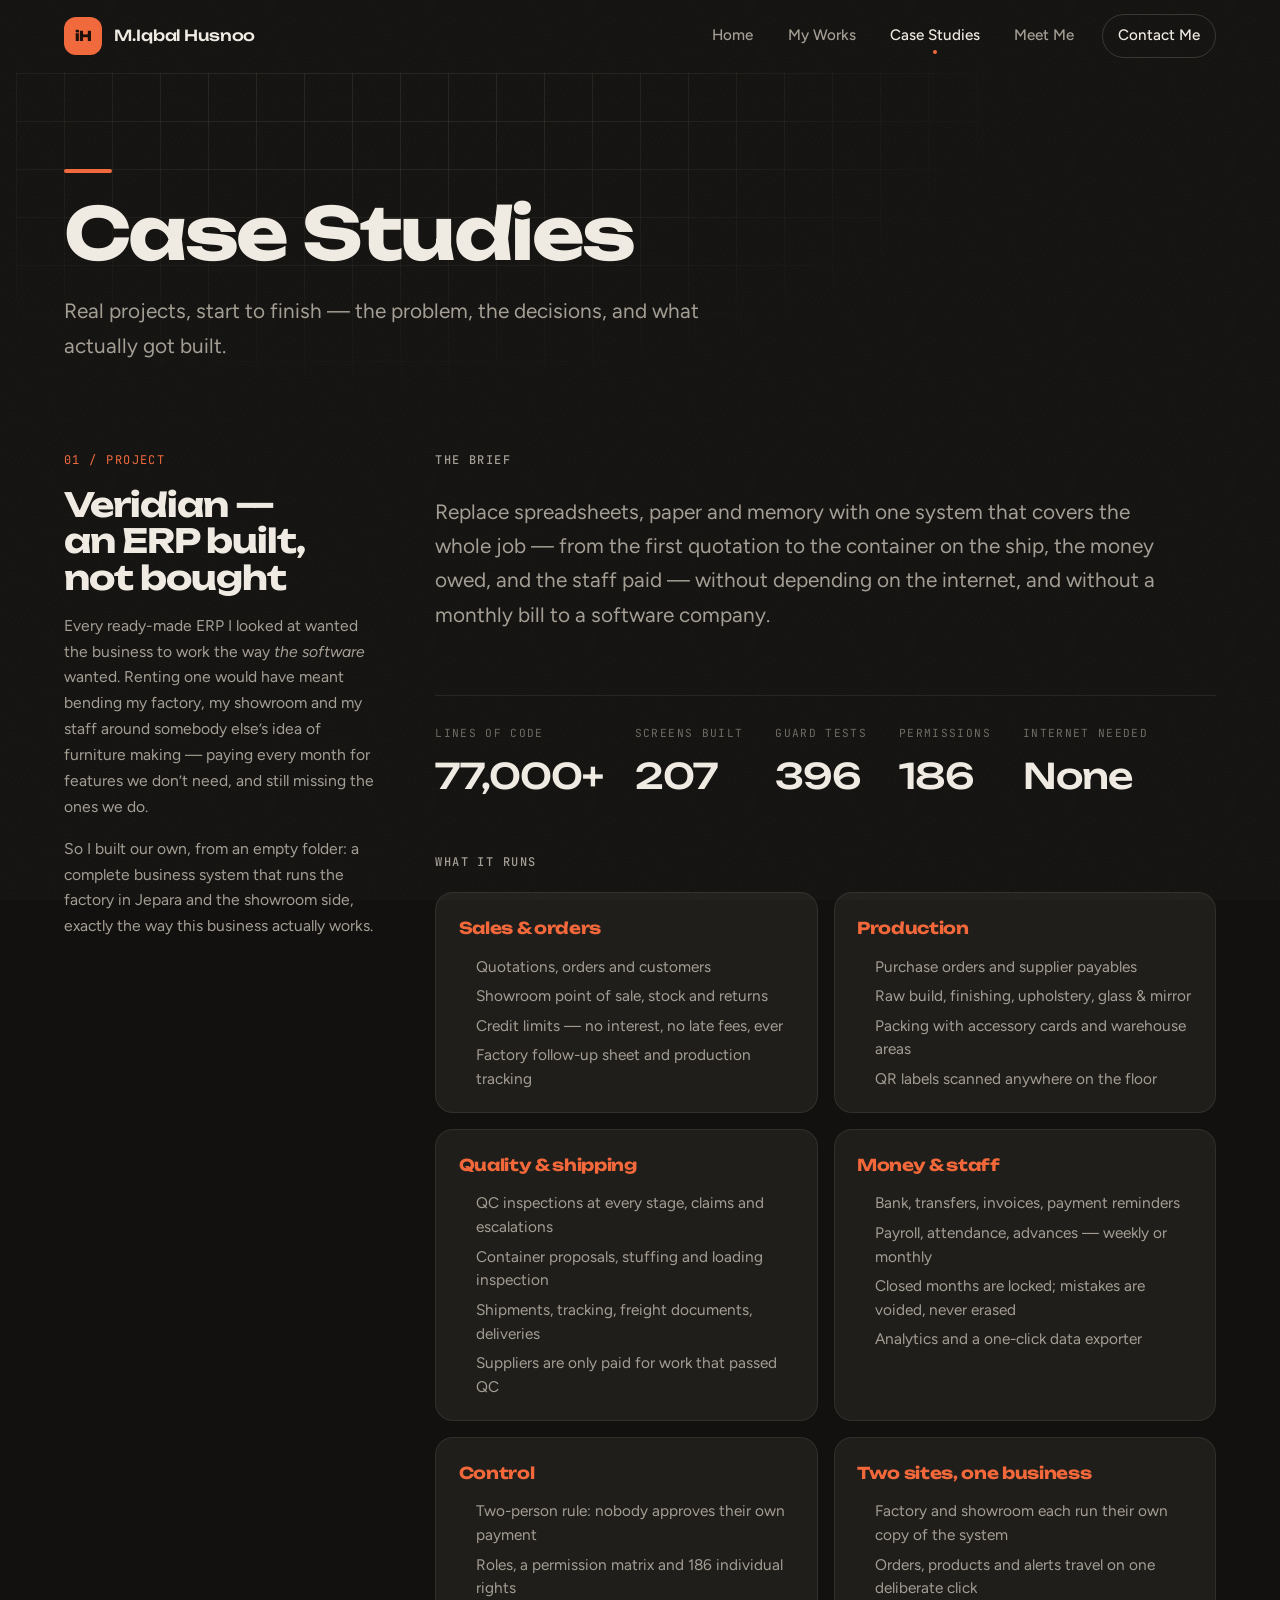
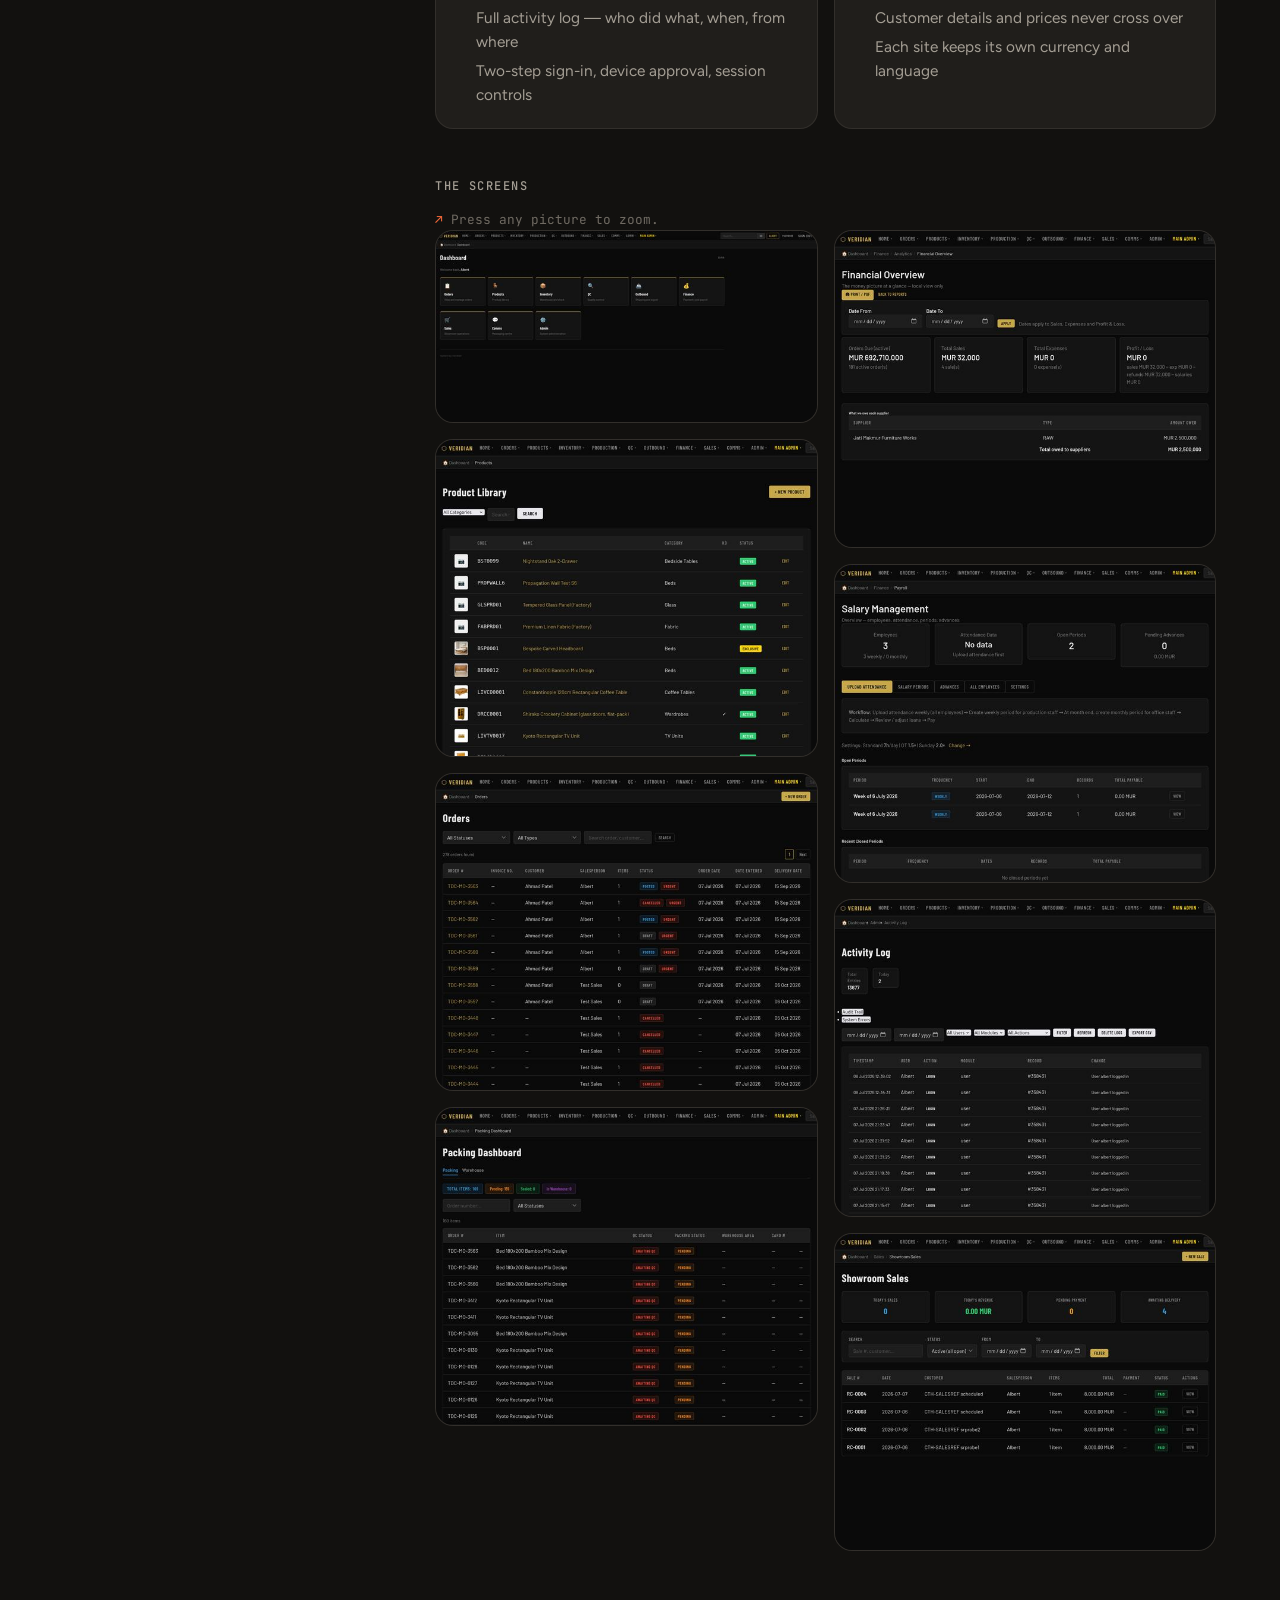
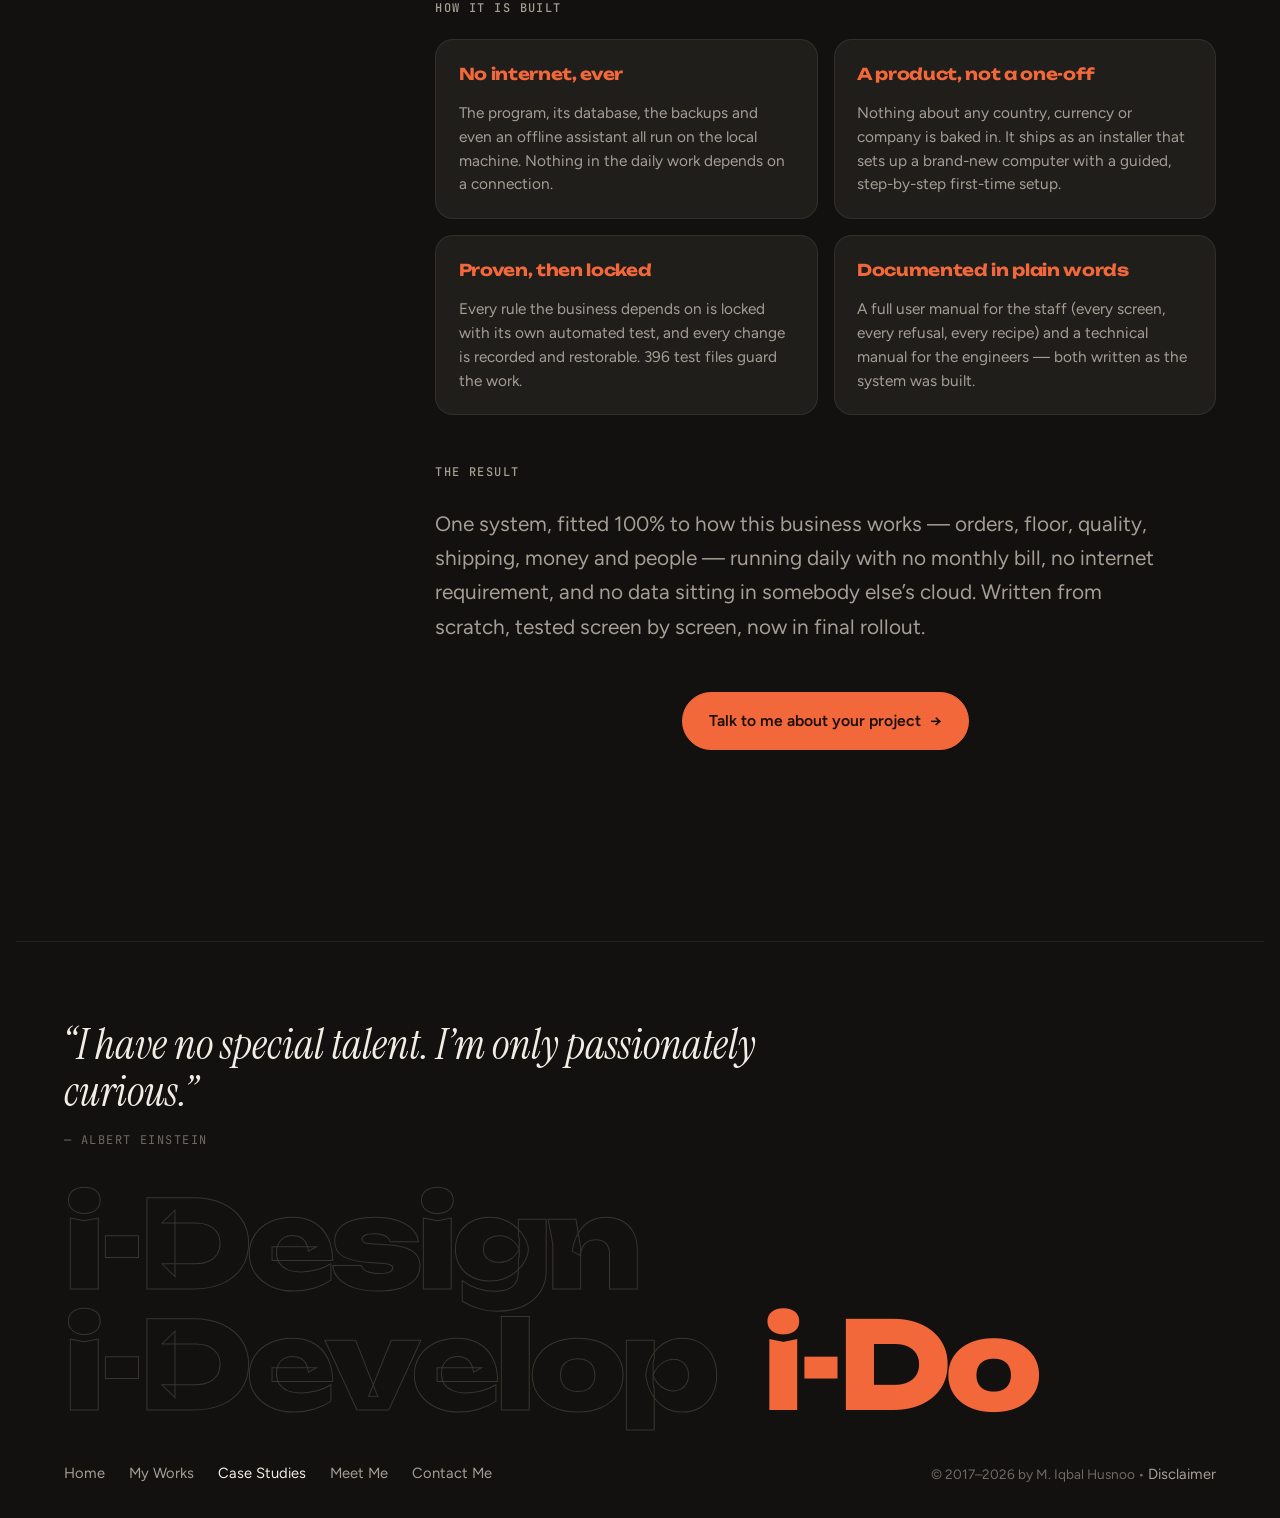
==== case-studies/index.html @ db767b68 "Portfolio: Case Studies page, Meet Me Indonesia section, footer 2017-2026" ====
<!doctype html>
<html lang="en">
  <head>
    <meta charset="utf-8" />
    <meta name="viewport" content="width=device-width, initial-scale=1" />
    <title>Case Studies | M. Iqbal Husnoo</title>
    <meta name="description" content="Case studies by M. Iqbal Husnoo: Veridian, a custom ERP built from scratch for a furniture factory and showroom — orders, production, quality, shipping, money and payroll." />
    <meta property="og:title" content="Case Studies | M. Iqbal Husnoo" />
    <meta property="og:description" content="Case studies by M. Iqbal Husnoo: Veridian, a custom ERP built from scratch for a furniture factory and showroom — orders, production, quality, shipping, money and payroll." />
    <meta property="og:type" content="website" />
    <link rel="icon" href="/favicon.svg" type="image/svg+xml" />
    <script>document.documentElement.classList.add('js')</script>
    <link rel="preconnect" href="https://fonts.googleapis.com" />
    <link rel="preconnect" href="https://fonts.gstatic.com" crossorigin />
    <link rel="stylesheet" href="https://fonts.googleapis.com/css2?family=Unbounded:wght@400;500;700;800&family=Figtree:ital,wght@0,400;0,500;0,600;1,400&family=Instrument+Serif:ital@0;1&family=JetBrains+Mono:wght@400;500&display=swap" />
    <link rel="stylesheet" href="/styles.css" />
    <meta name="theme-color" content="#12110f" />
  </head>
  <body>
    <a class="skip-link" href="#main">Skip to content</a>

    <header class="site-header" id="site-header">
      <div class="bar">
        <a class="brand" href="/" aria-label="M. Iqbal Husnoo, home">
          <span class="brand__mark" aria-hidden="true">iH</span>
          <span class="brand__name">M.Iqbal Husnoo</span>
        </a>
        <button class="nav-toggle" type="button" aria-expanded="false" aria-controls="site-nav" hidden>
          <span class="nav-toggle__lines" aria-hidden="true"></span>
          <span class="sr-only">Menu</span>
        </button>
        <nav class="site-nav" id="site-nav" aria-label="Main">
          <ul>
            <li><a href="/">Home</a></li>
            <li><a href="/my-works/">My Works</a></li>
            <li><a href="/case-studies/" aria-current="page">Case Studies</a></li>
            <li><a href="/meet-me/">Meet Me</a></li>
            <li><a href="/contact-me/" class="nav-cta">Contact Me</a></li>
          </ul>
        </nav>
      </div>
    </header>

    <main id="main" class="page">
      <h1 class="page-title">Case Studies</h1>
      <p class="lead">Real projects, start to finish &mdash; the problem, the decisions, and what actually got built.</p>

      <section class="work" id="veridian" aria-labelledby="veridian-title">
        <header class="work__intro">
          <h2 id="veridian-title">Veridian &mdash; an ERP built, not bought</h2>
          <p>Every ready-made ERP I looked at wanted the business to work the way <em>the software</em> wanted. Renting one would have meant bending my factory, my showroom and my staff around somebody else&rsquo;s idea of furniture making &mdash; paying every month for features we don&rsquo;t need, and still missing the ones we do.</p>
          <p>So I built our own, from an empty folder: a complete business system that runs the factory in Jepara and the showroom side, exactly the way this business actually works.</p>
        </header>
        <div>
          <p class="label">The brief</p>
          <p class="lead" style="max-width: 46rem;">Replace spreadsheets, paper and memory with one system that covers the whole job &mdash; from the first quotation to the container on the ship, the money owed, and the staff paid &mdash; without depending on the internet, and without a monthly bill to a software company.</p>

          <dl class="stats facts">
            <div><dt>Lines of code</dt><dd>77,000+</dd></div>
            <div><dt>Screens built</dt><dd>207</dd></div>
            <div><dt>Guard tests</dt><dd>396</dd></div>
            <div><dt>Permissions</dt><dd>186</dd></div>
            <div><dt>Internet needed</dt><dd>None</dd></div>
          </dl>

          <p class="label" style="margin-top: 3rem;">What it runs</p>
          <div class="cap-grid">
            <div class="cap-card">
              <h3>Sales &amp; orders</h3>
              <ul>
                <li>Quotations, orders and customers</li>
                <li>Showroom point of sale, stock and returns</li>
                <li>Credit limits &mdash; no interest, no late fees, ever</li>
                <li>Factory follow-up sheet and production tracking</li>
              </ul>
            </div>
            <div class="cap-card">
              <h3>Production</h3>
              <ul>
                <li>Purchase orders and supplier payables</li>
                <li>Raw build, finishing, upholstery, glass &amp; mirror</li>
                <li>Packing with accessory cards and warehouse areas</li>
                <li>QR labels scanned anywhere on the floor</li>
              </ul>
            </div>
            <div class="cap-card">
              <h3>Quality &amp; shipping</h3>
              <ul>
                <li>QC inspections at every stage, claims and escalations</li>
                <li>Container proposals, stuffing and loading inspection</li>
                <li>Shipments, tracking, freight documents, deliveries</li>
                <li>Suppliers are only paid for work that passed QC</li>
              </ul>
            </div>
            <div class="cap-card">
              <h3>Money &amp; staff</h3>
              <ul>
                <li>Bank, transfers, invoices, payment reminders</li>
                <li>Payroll, attendance, advances &mdash; weekly or monthly</li>
                <li>Closed months are locked; mistakes are voided, never erased</li>
                <li>Analytics and a one-click data exporter</li>
              </ul>
            </div>
            <div class="cap-card">
              <h3>Control</h3>
              <ul>
                <li>Two-person rule: nobody approves their own payment</li>
                <li>Roles, a permission matrix and 186 individual rights</li>
                <li>Full activity log &mdash; who did what, when, from where</li>
                <li>Two-step sign-in, device approval, session controls</li>
              </ul>
            </div>
            <div class="cap-card">
              <h3>Two sites, one business</h3>
              <ul>
                <li>Factory and showroom each run their own copy of the system</li>
                <li>Orders, products and alerts travel on one deliberate click</li>
                <li>Customer details and prices never cross over</li>
                <li>Each site keeps its own currency and language</li>
              </ul>
            </div>
          </div>

          <p class="label" style="margin-top: 3rem;">The screens</p>
          <p class="hint">Press any picture to zoom.</p>
          <div class="gallery" id="veridian-screens">
            <figure class="tile">
              <a href="/assets/img/full/f99f43515a.jpg" data-gallery="veridian" data-caption="Dashboard — the start page: every area of the business one tap away"><img src="/assets/img/thumb/f99f43515a.jpg" alt="Veridian dashboard with cards for Orders, Products, Inventory, QC, Outbound, Finance, Sales, Comms and Admin" width="640" height="321" loading="lazy" decoding="async" /></a>
              <figcaption><strong>Dashboard</strong> Every area of the business, one tap away</figcaption>
            </figure>
            <figure class="tile">
              <a href="/assets/img/full/515971c4a9.jpg" data-gallery="veridian" data-caption="Product Library — furniture catalogue with codes, categories and QR codes"><img src="/assets/img/thumb/515971c4a9.jpg" alt="Product library listing furniture items with thumbnail, code, category and status" width="640" height="532" loading="lazy" decoding="async" /></a>
              <figcaption><strong>Product Library</strong> The whole furniture catalogue, coded and scannable</figcaption>
            </figure>
            <figure class="tile">
              <a href="/assets/img/full/ecc597d9eb.jpg" data-gallery="veridian" data-caption="Orders — 278 orders found, with status, urgency and delivery dates"><img src="/assets/img/thumb/ecc597d9eb.jpg" alt="Orders list showing order numbers, customer, salesperson, status badges and delivery dates" width="640" height="532" loading="lazy" decoding="async" /></a>
              <figcaption><strong>Orders</strong> Status, urgency and delivery dates at a glance</figcaption>
            </figure>
            <figure class="tile">
              <a href="/assets/img/full/f387a52a8a.jpg" data-gallery="veridian" data-caption="Packing dashboard — QC status and packing status for every item"><img src="/assets/img/thumb/f387a52a8a.jpg" alt="Packing dashboard with total items, pending, sealed counters and per-item QC status" width="640" height="532" loading="lazy" decoding="async" /></a>
              <figcaption><strong>Packing</strong> Every item&rsquo;s QC and packing status, live</figcaption>
            </figure>
            <figure class="tile">
              <a href="/assets/img/full/c08fb921dc.jpg" data-gallery="veridian" data-caption="Financial overview — money picture at a glance, with what is owed to each supplier"><img src="/assets/img/thumb/c08fb921dc.jpg" alt="Financial overview with sales, expenses, profit and supplier balances" width="640" height="532" loading="lazy" decoding="async" /></a>
              <figcaption><strong>Financial overview</strong> Sales, expenses and supplier balances</figcaption>
            </figure>
            <figure class="tile">
              <a href="/assets/img/full/867739dd70.jpg" data-gallery="veridian" data-caption="Salary management — attendance, periods, advances and the payroll workflow"><img src="/assets/img/thumb/867739dd70.jpg" alt="Salary management screen with employee counts, open periods and payroll workflow" width="640" height="532" loading="lazy" decoding="async" /></a>
              <figcaption><strong>Payroll</strong> Attendance, periods and pay in one workflow</figcaption>
            </figure>
            <figure class="tile">
              <a href="/assets/img/full/301b1e99ab.jpg" data-gallery="veridian" data-caption="Activity log — the audit trail: 13,677 recorded actions with filters and CSV export"><img src="/assets/img/thumb/301b1e99ab.jpg" alt="Activity log listing timestamped user actions with filters and export buttons" width="640" height="532" loading="lazy" decoding="async" /></a>
              <figcaption><strong>Activity log</strong> Nothing happens without a trace</figcaption>
            </figure>
            <figure class="tile">
              <a href="/assets/img/full/e8480aca3a.jpg" data-gallery="veridian" data-caption="Showroom sales — the other side of the business: counter sales and daily takings"><img src="/assets/img/thumb/e8480aca3a.jpg" alt="Showroom sales screen with daily sales, revenue, pending payment counters and sales list" width="640" height="532" loading="lazy" decoding="async" /></a>
              <figcaption><strong>Showroom sales</strong> The counter side of the same system</figcaption>
            </figure>
          </div>

          <p class="label" style="margin-top: 3rem;">How it is built</p>
          <div class="cap-grid">
            <div class="cap-card">
              <h3>No internet, ever</h3>
              <p>The program, its database, the backups and even an offline assistant all run on the local machine. Nothing in the daily work depends on a connection.</p>
            </div>
            <div class="cap-card">
              <h3>A product, not a one-off</h3>
              <p>Nothing about any country, currency or company is baked in. It ships as an installer that sets up a brand-new computer with a guided, step-by-step first-time setup.</p>
            </div>
            <div class="cap-card">
              <h3>Proven, then locked</h3>
              <p>Every rule the business depends on is locked with its own automated test, and every change is recorded and restorable. 396 test files guard the work.</p>
            </div>
            <div class="cap-card">
              <h3>Documented in plain words</h3>
              <p>A full user manual for the staff (every screen, every refusal, every recipe) and a technical manual for the engineers &mdash; both written as the system was built.</p>
            </div>
          </div>

          <p class="label" style="margin-top: 3rem;">The result</p>
          <p class="lead" style="max-width: 46rem;">One system, fitted 100% to how this business works &mdash; orders, floor, quality, shipping, money and people &mdash; running daily with no monthly bill, no internet requirement, and no data sitting in somebody else&rsquo;s cloud. Written from scratch, tested screen by screen, now in final rollout.</p>
          <p class="cta"><a class="button" href="/contact-me/">Talk to me about your project <span aria-hidden="true">&rarr;</span></a></p>
        </div>
      </section>
    </main>

    <footer class="site-footer">
      <blockquote class="footer-quote">
        <p>&ldquo;I have no special talent. I&rsquo;m only passionately curious.&rdquo;</p>
        <footer>Albert Einstein</footer>
      </blockquote>
      <p class="motto" aria-label="i-Design, i-Develop, i-Do">
        <span>i-Design</span> <span>i-Develop</span> <span>i-Do</span>
      </p>
      <nav aria-label="Footer">
        <ul>
          <li><a href="/">Home</a></li>
          <li><a href="/my-works/">My Works</a></li>
          <li><a href="/case-studies/" aria-current="page">Case Studies</a></li>
          <li><a href="/meet-me/">Meet Me</a></li>
          <li><a href="/contact-me/">Contact Me</a></li>
        </ul>
      </nav>
      <p class="site-footer__legal">&copy; 2017&ndash;2026 by M. Iqbal Husnoo &bull; <a href="/disclaimer/">Disclaimer</a></p>
    </footer>

    <script src="/script.js" defer></script>
  <script async src="/.netlify/scripts/ar" data-netlify-deploy-id="6aeda1de64c3be196e631531" data-netlify-site-id="eb80ddab-bd80-4e08-9656-230af364bd18" data-agent-runner-id="6aed9f46a1a88d7fdc7c8394"></script>
</body>
</html>
---- styles.css ----
/* ==========================================================================
   M. Iqbal Husnoo — studio theme
   Warm off-black workshop, blueprint grid, signal-orange accent.
   All colours, fonts and spacing live in this first block.
   ========================================================================== */

:root {
  color-scheme: dark;

  --bg: #12110f;
  --bg-raised: #1a1916;
  --bg-card: #201e1b;
  --line: rgb(255 240 220 / 0.08);
  --line-strong: rgb(255 240 220 / 0.16);
  --text: #f1ece4;
  --text-muted: #a49e94;
  --text-dim: #6f6a62;
  --accent: #f2683a;
  --accent-soft: rgb(242 104 58 / 0.14);
  --accent-ink: #1a0d07;

  --font-display: 'Unbounded', 'Arial Black', sans-serif;
  --font-body: 'Figtree', 'Helvetica Neue', Helvetica, sans-serif;
  --font-serif: 'Instrument Serif', Georgia, serif;
  --font-mono: 'JetBrains Mono', ui-monospace, Menlo, monospace;

  --radius: 18px;
  --radius-sm: 10px;
  --page-width: 78rem;
  --gutter: clamp(1.25rem, 4vw, 3rem);
  --header-h: 4.5rem;
  --ease: cubic-bezier(0.22, 1, 0.36, 1);
}

/* ==========================================================================
   Base
   ========================================================================== */

*,
*::before,
*::after {
  box-sizing: border-box;
}

html {
  scroll-behavior: smooth;
  scroll-padding-top: calc(var(--header-h) + 1.5rem);
}

body {
  margin: 0;
  min-height: 100vh;
  display: flex;
  flex-direction: column;
  background: var(--bg);
  color: var(--text);
  font-family: var(--font-body);
  font-size: 1.0625rem;
  line-height: 1.65;
  -webkit-font-smoothing: antialiased;
  text-rendering: optimizeLegibility;
}

/* Film grain, fixed and non-interactive. */
body::after {
  content: '';
  position: fixed;
  inset: 0;
  z-index: 100;
  pointer-events: none;
  opacity: 0.05;
  background-image: url("data:image/svg+xml,%3Csvg xmlns='http://www.w3.org/2000/svg' width='160' height='160'%3E%3Cfilter id='n'%3E%3CfeTurbulence type='fractalNoise' baseFrequency='0.85' numOctaves='3' stitchTiles='stitch'/%3E%3C/filter%3E%3Crect width='100%25' height='100%25' filter='url(%23n)'/%3E%3C/svg%3E");
}

main {
  flex: 1;
}

img {
  max-width: 100%;
  height: auto;
  display: block;
}

a {
  color: var(--accent);
  text-decoration-thickness: 1px;
  text-underline-offset: 0.2em;
}

h1,
h2,
h3,
p,
ul,
ol,
dl,
dd,
figure,
blockquote {
  margin: 0;
}

ul {
  padding: 0;
  list-style: none;
}

::selection {
  background: var(--accent);
  color: var(--accent-ink);
}

:focus-visible {
  outline: 2px solid var(--accent);
  outline-offset: 3px;
  border-radius: 4px;
}

.sr-only {
  position: absolute;
  width: 1px;
  height: 1px;
  margin: -1px;
  padding: 0;
  overflow: hidden;
  clip-path: inset(50%);
  white-space: nowrap;
}

.skip-link {
  position: fixed;
  top: 0.75rem;
  left: 0.75rem;
  z-index: 200;
  translate: 0 -200%;
  padding: 0.6rem 1rem;
  border-radius: 999px;
  background: var(--accent);
  color: var(--accent-ink);
  font-weight: 600;
  text-decoration: none;
  transition: translate 0.2s var(--ease);
}

.skip-link:focus-visible {
  translate: 0 0;
}

.label,
.eyebrow {
  font-family: var(--font-mono);
  font-size: 0.75rem;
  font-weight: 500;
  letter-spacing: 0.12em;
  text-transform: uppercase;
  color: var(--text-muted);
}

/* ==========================================================================
   Header — sticky glass bar
   ========================================================================== */

.site-header {
  position: sticky;
  top: 0;
  z-index: 50;
  transition:
    background-color 0.3s var(--ease),
    border-color 0.3s var(--ease);
  border-bottom: 1px solid transparent;
}

.site-header.is-scrolled,
.site-header.is-open {
  background: rgb(18 17 15 / 0.72);
  backdrop-filter: blur(18px) saturate(1.4);
  -webkit-backdrop-filter: blur(18px) saturate(1.4);
  border-bottom-color: var(--line);
}

.bar {
  display: flex;
  align-items: center;
  gap: 1.5rem;
  max-width: var(--page-width);
  height: var(--header-h);
  margin-inline: auto;
  padding-inline: var(--gutter);
}

.brand {
  display: inline-flex;
  align-items: center;
  gap: 0.75rem;
  color: var(--text);
  text-decoration: none;
  margin-right: auto;
}

.brand__mark {
  display: grid;
  place-items: center;
  width: 2.4rem;
  height: 2.4rem;
  border-radius: 12px;
  background: var(--accent);
  color: var(--accent-ink);
  font-family: var(--font-display);
  font-size: 0.85rem;
  font-weight: 800;
  letter-spacing: -0.04em;
  transition: rotate 0.5s var(--ease);
}

.brand:hover .brand__mark {
  rotate: -8deg;
}

.brand__name {
  font-family: var(--font-display);
  font-size: 0.95rem;
  font-weight: 500;
  letter-spacing: -0.01em;
}

.site-nav ul {
  display: flex;
  align-items: center;
  gap: 0.25rem;
}

.site-nav a {
  position: relative;
  display: block;
  padding: 0.5rem 0.95rem;
  border-radius: 999px;
  color: var(--text-muted);
  font-size: 0.95rem;
  font-weight: 500;
  text-decoration: none;
  transition:
    color 0.2s,
    background-color 0.2s;
}

.site-nav a:hover {
  color: var(--text);
  background: rgb(255 255 255 / 0.05);
}

.site-nav a[aria-current='page'] {
  color: var(--text);
}

.site-nav a[aria-current='page']::after {
  content: '';
  position: absolute;
  left: 50%;
  bottom: 0.15rem;
  width: 4px;
  height: 4px;
  margin-left: -2px;
  border-radius: 50%;
  background: var(--accent);
}

.site-nav a.nav-cta {
  margin-left: 0.5rem;
  border: 1px solid var(--line-strong);
  color: var(--text);
}

.site-nav a.nav-cta:hover,
.site-nav a.nav-cta[aria-current='page'] {
  background: var(--accent);
  border-color: var(--accent);
  color: var(--accent-ink);
}

.site-nav a.nav-cta[aria-current='page']::after {
  display: none;
}

.nav-toggle {
  display: none;
  place-items: center;
  width: 2.75rem;
  height: 2.75rem;
  padding: 0;
  border: 1px solid var(--line-strong);
  border-radius: 50%;
  background: transparent;
  color: var(--text);
  cursor: pointer;
}

.nav-toggle__lines,
.nav-toggle__lines::before,
.nav-toggle__lines::after {
  display: block;
  width: 1.1rem;
  height: 1.5px;
  background: currentColor;
  border-radius: 2px;
  transition:
    transform 0.35s var(--ease),
    opacity 0.2s;
}

.nav-toggle__lines {
  position: relative;
}

.nav-toggle__lines::before,
.nav-toggle__lines::after {
  content: '';
  position: absolute;
  left: 0;
}

.nav-toggle__lines::before {
  transform: translateY(-5px);
}

.nav-toggle__lines::after {
  transform: translateY(5px);
}

.nav-toggle[aria-expanded='true'] .nav-toggle__lines {
  background: transparent;
}

.nav-toggle[aria-expanded='true'] .nav-toggle__lines::before {
  transform: rotate(45deg);
}

.nav-toggle[aria-expanded='true'] .nav-toggle__lines::after {
  transform: rotate(-45deg);
}

@media (max-width: 760px) {
  .brand__name {
    font-size: 0.85rem;
  }

  .js .nav-toggle {
    display: grid;
  }

  .js .site-nav {
    position: absolute;
    top: var(--header-h);
    left: 0;
    right: 0;
    padding: 0.5rem var(--gutter) 1.5rem;
    background: rgb(18 17 15 / 0.96);
    backdrop-filter: blur(18px);
    -webkit-backdrop-filter: blur(18px);
    border-bottom: 1px solid var(--line);
    opacity: 0;
    visibility: hidden;
    translate: 0 -0.75rem;
    transition:
      opacity 0.3s var(--ease),
      translate 0.3s var(--ease),
      visibility 0.3s;
  }

  .js .site-header.is-open .site-nav {
    opacity: 1;
    visibility: visible;
    translate: 0 0;
  }

  .js .site-nav ul {
    flex-direction: column;
    align-items: stretch;
    gap: 0;
  }

  .js .site-nav a {
    padding: 1rem 0;
    border-radius: 0;
    border-bottom: 1px solid var(--line);
    font-family: var(--font-display);
    font-size: 1.5rem;
    color: var(--text);
  }

  .js .site-nav a:hover {
    background: none;
    color: var(--accent);
  }

  .js .site-nav a[aria-current='page']::after {
    left: auto;
    right: 0;
    top: 50%;
    bottom: auto;
    width: 8px;
    height: 8px;
    margin: -4px 0 0;
  }

  .js .site-nav a.nav-cta {
    margin: 1.25rem 0 0;
    padding: 0.9rem 1.25rem;
    border-radius: 999px;
    text-align: center;
    font-family: var(--font-body);
    font-size: 1rem;
    font-weight: 600;
    background: var(--accent);
    color: var(--accent-ink);
  }

  /* No-JS fallback: a simple wrapping row. */
  html:not(.js) .bar {
    flex-wrap: wrap;
    height: auto;
    padding-block: 1rem;
  }

  html:not(.js) .site-nav ul {
    flex-wrap: wrap;
  }
}

/* ==========================================================================
   Layout + page titles
   ========================================================================== */

.page {
  width: 100%;
  max-width: var(--page-width);
  margin-inline: auto;
  padding: clamp(3rem, 8vw, 6rem) var(--gutter) clamp(4rem, 8vw, 7rem);
}

main.page {
  position: relative;
}

/* Blueprint grid behind every inner page heading. */
main.page::before {
  content: '';
  position: absolute;
  inset: 0 0 auto;
  height: 28rem;
  z-index: -1;
  background-image:
    linear-gradient(var(--line) 1px, transparent 1px),
    linear-gradient(90deg, var(--line) 1px, transparent 1px);
  background-size: 48px 48px;
  mask-image: radial-gradient(ellipse 70% 100% at 30% 0%, #000 20%, transparent 75%);
  -webkit-mask-image: radial-gradient(ellipse 70% 100% at 30% 0%, #000 20%, transparent 75%);
}

.page-title {
  max-width: 18ch;
  font-family: var(--font-display);
  font-size: clamp(2.2rem, 6vw, 4.5rem);
  font-weight: 700;
  line-height: 1.02;
  letter-spacing: -0.035em;
  text-wrap: balance;
}

.page-title::before {
  content: '';
  display: block;
  width: 3rem;
  height: 4px;
  margin-bottom: 1.5rem;
  border-radius: 4px;
  background: var(--accent);
}

.section-head {
  margin-bottom: clamp(2rem, 4vw, 3rem);
}

.section-title {
  margin-top: 0.75rem;
  font-family: var(--font-display);
  font-size: clamp(1.8rem, 4.5vw, 3.2rem);
  font-weight: 700;
  line-height: 1.05;
  letter-spacing: -0.03em;
}

.section-title em {
  font-family: var(--font-serif);
  font-weight: 400;
  font-style: italic;
  letter-spacing: 0;
}

.heart {
  display: inline-block;
  color: var(--accent);
  animation: beat 1.8s var(--ease) infinite;
}

@keyframes beat {
  0%,
  60%,
  100% {
    transform: scale(1);
  }
  15% {
    transform: scale(1.22);
  }
  30% {
    transform: scale(0.96);
  }
}

.hint {
  margin-top: 0.75rem;
  color: var(--text-dim);
  font-family: var(--font-mono);
  font-size: 0.8rem;
}

.hint::before {
  content: '\2197\00a0';
  color: var(--accent);
}

.page > .hint {
  margin-top: 1.25rem;
}

.lead {
  max-width: 40rem;
  margin-top: 1.5rem;
  color: var(--text-muted);
  font-size: clamp(1.1rem, 2vw, 1.3rem);
}

.cta {
  margin-top: 3rem;
  text-align: center;
}

/* ==========================================================================
   Buttons
   ========================================================================== */

.button {
  display: inline-flex;
  align-items: center;
  gap: 0.6rem;
  padding: 0.95rem 1.6rem;
  border: 1px solid var(--accent);
  border-radius: 999px;
  background: var(--accent);
  color: var(--accent-ink);
  font: inherit;
  font-size: 0.98rem;
  font-weight: 600;
  text-decoration: none;
  cursor: pointer;
  transition:
    transform 0.25s var(--ease),
    box-shadow 0.25s var(--ease),
    background-color 0.2s;
}

.button:hover {
  transform: translateY(-2px);
  box-shadow: 0 12px 30px -10px rgb(242 104 58 / 0.6);
}

.button:active {
  transform: translateY(0);
}

.button span {
  transition: translate 0.25s var(--ease);
}

.button:hover span {
  translate: 4px 0;
}

.button--ghost {
  background: transparent;
  border-color: var(--line-strong);
  color: var(--text);
}

.button--ghost:hover {
  border-color: var(--text);
  box-shadow: none;
}

.button:disabled {
  opacity: 0.6;
  cursor: progress;
  transform: none;
}

/* ==========================================================================
   Home hero
   ========================================================================== */

.hero {
  position: relative;
  overflow: hidden;
  min-height: calc(100svh - var(--header-h));
  display: flex;
  align-items: center;
  margin-top: calc(var(--header-h) * -1);
  padding-top: var(--header-h);
  isolation: isolate;
}

.hero__grid {
  position: absolute;
  inset: 0;
  z-index: -2;
  background-image:
    linear-gradient(var(--line) 1px, transparent 1px),
    linear-gradient(90deg, var(--line) 1px, transparent 1px);
  background-size: 56px 56px;
  mask-image: radial-gradient(ellipse 80% 70% at 60% 40%, #000 30%, transparent 80%);
  -webkit-mask-image: radial-gradient(ellipse 80% 70% at 60% 40%, #000 30%, transparent 80%);
}

.hero::before {
  content: '';
  position: absolute;
  z-index: -3;
  width: 55vmax;
  height: 55vmax;
  right: -15vmax;
  top: -20vmax;
  border-radius: 50%;
  background: radial-gradient(circle, rgb(242 104 58 / 0.18), transparent 65%);
}

/* The Wix banner: an F1 wireframe on black. Crop the white fade away and let
   the drawing float over the grid. */
.hero__art {
  position: absolute;
  z-index: -1;
  right: -4%;
  top: 8%;
  width: min(1100px, 95vw);
  max-width: none;
  aspect-ratio: 1296 / 576;
  object-fit: cover;
  object-position: 80% 0;
  mix-blend-mode: lighten;
  opacity: 0.8;
  mask-image: linear-gradient(90deg, transparent 32%, #000 50%, #000 75%, transparent 92%);
  -webkit-mask-image: linear-gradient(90deg, transparent 32%, #000 50%, #000 75%, transparent 92%);
  animation: drift 14s ease-in-out infinite alternate;
}

@media (max-width: 760px) {
  .hero__art {
    top: auto;
    bottom: 4%;
    width: 160vw;
    right: -40vw;
    opacity: 0.45;
  }
}

@keyframes drift {
  from {
    transform: translate3d(0, 0, 0) rotate(0deg);
  }
  to {
    transform: translate3d(-2%, 3%, 0) rotate(-2deg);
  }
}

.hero__inner {
  width: 100%;
  max-width: var(--page-width);
  margin-inline: auto;
  padding: clamp(3rem, 8vh, 6rem) var(--gutter);
}

.eyebrow {
  display: inline-flex;
  align-items: center;
  gap: 0.6rem;
  padding: 0.45rem 0.9rem;
  border: 1px solid var(--line-strong);
  border-radius: 999px;
  background: rgb(18 17 15 / 0.5);
  backdrop-filter: blur(6px);
  -webkit-backdrop-filter: blur(6px);
}

.dot {
  width: 7px;
  height: 7px;
  border-radius: 50%;
  background: var(--accent);
  box-shadow: 0 0 0 0 rgb(242 104 58 / 0.6);
  animation: ping 2.2s infinite;
}

@keyframes ping {
  70%,
  100% {
    box-shadow: 0 0 0 10px rgb(242 104 58 / 0);
  }
}

.hero__title {
  margin-top: 1.75rem;
  font-family: var(--font-display);
  font-size: clamp(3rem, 10.5vw, 8.5rem);
  font-weight: 800;
  line-height: 0.92;
  letter-spacing: -0.05em;
}

.hero__title .line {
  display: block;
  overflow: hidden;
  padding-bottom: 0.06em;
}

.hero__title .line > span {
  display: inline-block;
  animation: rise 1s var(--ease) both;
}

.hero__title .line:nth-child(3) > span {
  animation-delay: 0.08s;
}

.hero__title .line:nth-child(4) > span {
  animation-delay: 0.16s;
}

.line--accent > span {
  color: transparent;
  -webkit-text-stroke: 2px var(--accent);
}

@keyframes rise {
  from {
    transform: translateY(105%);
  }
}

.hero__lead {
  max-width: 34rem;
  margin-top: 2rem;
  color: var(--text-muted);
  font-size: clamp(1.05rem, 1.8vw, 1.25rem);
  animation: fade-up 0.9s 0.35s var(--ease) both;
}

.hero__actions {
  display: flex;
  flex-wrap: wrap;
  gap: 0.75rem;
  margin-top: 2.25rem;
  animation: fade-up 0.9s 0.45s var(--ease) both;
}

.stats {
  display: flex;
  flex-wrap: wrap;
  gap: 2.5rem;
  margin-top: clamp(3rem, 7vh, 5rem);
  padding-top: 1.75rem;
  border-top: 1px solid var(--line);
  max-width: 38rem;
  animation: fade-up 0.9s 0.55s var(--ease) both;
}

.stats dt {
  font-family: var(--font-mono);
  font-size: 0.7rem;
  letter-spacing: 0.12em;
  text-transform: uppercase;
  color: var(--text-dim);
}

.stats dd {
  margin-top: 0.25rem;
  font-family: var(--font-display);
  font-size: clamp(1.6rem, 3vw, 2.2rem);
  font-weight: 500;
  letter-spacing: -0.03em;
}

@keyframes fade-up {
  from {
    opacity: 0;
    transform: translateY(18px);
  }
}

/* ==========================================================================
   Marquee
   ========================================================================== */

.marquee {
  overflow: hidden;
  border-block: 1px solid var(--line);
  background: var(--bg-raised);
  mask-image: linear-gradient(90deg, transparent, #000 10%, #000 90%, transparent);
  -webkit-mask-image: linear-gradient(90deg, transparent, #000 10%, #000 90%, transparent);
}

.marquee__track {
  display: flex;
  width: max-content;
  animation: scroll-x 40s linear infinite;
}

.marquee span {
  display: flex;
  align-items: center;
  gap: 2.5rem;
  padding: 1.35rem 0 1.35rem 2.5rem;
  font-family: var(--font-display);
  font-size: clamp(1rem, 2vw, 1.35rem);
  font-weight: 500;
  white-space: nowrap;
  letter-spacing: -0.02em;
}

.marquee span::after {
  content: '\2726';
  color: var(--accent);
  font-size: 0.8em;
}

@keyframes scroll-x {
  to {
    transform: translateX(-50%);
  }
}

/* ==========================================================================
   Gallery — masonry columns with caption overlays
   ========================================================================== */

.gallery {
  columns: 3 18rem;
  column-gap: 1rem;
}

.tile,
.portrait {
  position: relative;
  break-inside: avoid;
  margin-bottom: 1rem;
  overflow: hidden;
  border-radius: var(--radius);
  background: var(--bg-card);
  border: 1px solid var(--line);
  transform: translateZ(0);
}

.tile a,
.portrait a {
  display: block;
  cursor: zoom-in;
}

.tile img,
.portrait img {
  width: 100%;
  transition:
    transform 0.8s var(--ease),
    filter 0.5s;
}

.tile:hover img,
.portrait:hover img {
  transform: scale(1.05);
}

.tile figcaption,
.portrait figcaption {
  position: absolute;
  left: 0;
  right: 0;
  bottom: 0;
  padding: 2.5rem 1.1rem 1rem;
  background: linear-gradient(to top, rgb(14 13 11 / 0.92), rgb(14 13 11 / 0.55) 60%, transparent);
  color: var(--text-muted);
  font-size: 0.88rem;
  line-height: 1.4;
  pointer-events: none;
  transition:
    opacity 0.4s var(--ease),
    transform 0.4s var(--ease);
}

.tile figcaption strong,
.portrait figcaption strong {
  display: block;
  margin-bottom: 0.15rem;
  color: var(--text);
  font-family: var(--font-display);
  font-size: 0.92rem;
  font-weight: 500;
  letter-spacing: -0.01em;
}

.tile figcaption strong:first-letter {
  text-transform: uppercase;
}

@media (hover: hover) {
  .tile figcaption {
    opacity: 0;
    transform: translateY(10px);
  }

  .tile:hover figcaption,
  .tile:focus-within figcaption {
    opacity: 1;
    transform: none;
  }
}

/* Scroll reveal (enabled by script.js). */
.js .reveal {
  opacity: 0;
  transform: translateY(28px);
  transition:
    opacity 0.9s var(--ease),
    transform 0.9s var(--ease);
}

.js .reveal.is-visible {
  opacity: 1;
  transform: none;
}

/* ==========================================================================
   My Works
   ========================================================================== */

.toc {
  position: sticky;
  top: calc(var(--header-h) + 0.75rem);
  z-index: 10;
  margin: 2.5rem 0 1rem;
}

.toc ul {
  display: flex;
  gap: 0.5rem;
  overflow-x: auto;
  padding: 0.4rem;
  border: 1px solid var(--line);
  border-radius: 999px;
  background: rgb(26 25 22 / 0.8);
  backdrop-filter: blur(14px);
  -webkit-backdrop-filter: blur(14px);
  scrollbar-width: none;
  width: fit-content;
  max-width: 100%;
}

.toc ul::-webkit-scrollbar {
  display: none;
}

.toc li {
  display: flex;
  flex: none;
}

.toc a {
  display: inline-flex;
  align-items: center;
  gap: 0.5rem;
  padding: 0.5rem 0.95rem;
  border-radius: 999px;
  color: var(--text-muted);
  font-size: 0.88rem;
  font-weight: 500;
  text-decoration: none;
  white-space: nowrap;
  max-width: 22rem;
  overflow: hidden;
  text-overflow: ellipsis;
  transition:
    background-color 0.2s,
    color 0.2s;
}

.toc a:hover {
  color: var(--text);
  background: rgb(255 255 255 / 0.06);
}

.toc a.is-active {
  background: var(--accent);
  color: var(--accent-ink);
}

.toc .count {
  font-family: var(--font-mono);
  font-size: 0.72rem;
  opacity: 0.7;
}

.work {
  display: grid;
  grid-template-columns: minmax(0, 20rem) minmax(0, 1fr);
  gap: clamp(1.5rem, 4vw, 4rem);
  padding-block: clamp(3rem, 7vw, 5.5rem);
  border-bottom: 1px solid var(--line);
  counter-increment: work;
}

.work:last-of-type {
  border-bottom: 0;
}

.work__intro {
  position: sticky;
  top: calc(var(--header-h) + 5rem);
  align-self: start;
}

.work__intro::before {
  content: counter(work, decimal-leading-zero) ' / Project';
  display: block;
  margin-bottom: 1rem;
  font-family: var(--font-mono);
  font-size: 0.75rem;
  letter-spacing: 0.12em;
  text-transform: uppercase;
  color: var(--accent);
}

.work__intro h2 {
  font-family: var(--font-display);
  font-size: clamp(1.5rem, 2.6vw, 2.1rem);
  font-weight: 700;
  line-height: 1.1;
  letter-spacing: -0.03em;
  text-wrap: balance;
}

.work__intro p {
  margin-top: 1rem;
  color: var(--text-muted);
  font-size: 0.98rem;
}

.work .gallery {
  columns: 2 15rem;
}

main.page:has(.work) {
  counter-reset: work;
}

@media (max-width: 860px) {
  .work {
    grid-template-columns: 1fr;
  }

  .work__intro {
    position: static;
  }
}

/* ==========================================================================
   Meet Me
   ========================================================================== */

.meet {
  display: grid;
  grid-template-columns: minmax(0, 5fr) minmax(0, 7fr);
  gap: clamp(2rem, 6vw, 6rem);
  margin-top: clamp(2.5rem, 6vw, 4.5rem);
  margin-bottom: clamp(4rem, 9vw, 7rem);
}

.meet__photos {
  display: grid;
  grid-template-columns: 1fr 1fr;
  gap: 1rem;
  align-self: start;
  position: sticky;
  top: calc(var(--header-h) + 1.5rem);
}

.portrait {
  margin: 0;
}

.portrait:first-child {
  grid-row: span 2;
}

.portrait:first-child img {
  height: 100%;
  object-fit: cover;
}

.meet__story h2 {
  font-family: var(--font-serif);
  font-size: clamp(2rem, 4vw, 3.2rem);
  font-style: italic;
  font-weight: 400;
  line-height: 1.1;
  color: var(--text);
}

.meet__story p {
  margin-top: 1.4rem;
  color: var(--text-muted);
  font-size: 1.08rem;
}

.meet__story p:first-of-type {
  color: var(--text);
  font-size: clamp(1.2rem, 2vw, 1.4rem);
  line-height: 1.55;
}

.meet__story p:first-of-type::first-letter {
  float: left;
  margin: 0.15rem 0.6rem 0 0;
  font-family: var(--font-display);
  font-size: 3.6em;
  font-weight: 800;
  line-height: 0.8;
  color: var(--accent);
}

@media (max-width: 860px) {
  .meet {
    grid-template-columns: 1fr;
  }

  .meet__photos {
    position: static;
  }
}

/* ==========================================================================
   Contact
   ========================================================================== */

.contact {
  display: grid;
  grid-template-columns: minmax(0, 4fr) minmax(0, 7fr);
  gap: clamp(2rem, 5vw, 5rem);
  margin-top: clamp(2.5rem, 6vw, 4.5rem);
}

.contact__details {
  display: flex;
  flex-direction: column;
  gap: 1rem;
  font-style: normal;
}

.contact__details p {
  padding: 1.4rem 1.5rem;
  border: 1px solid var(--line);
  border-radius: var(--radius);
  background: var(--bg-raised);
  color: var(--text-muted);
  line-height: 1.7;
}

.contact__details p:first-child::before,
.contact__details p:nth-child(2)::before,
.contact__details p:nth-child(3)::before {
  display: block;
  margin-bottom: 0.5rem;
  font-family: var(--font-mono);
  font-size: 0.7rem;
  letter-spacing: 0.12em;
  text-transform: uppercase;
  color: var(--accent);
}

.contact__details p:first-child::before {
  content: 'Studio';
}

.contact__details p:nth-child(2)::before {
  content: 'Email';
}

.contact__details p:nth-child(3)::before {
  content: 'Phone';
}

.contact__details a {
  color: var(--text);
  text-decoration: none;
  font-weight: 500;
}

.contact__details p:nth-child(2) a {
  font-family: var(--font-display);
  font-size: clamp(1rem, 1.6vw, 1.15rem);
  word-break: break-all;
}

.contact__details a:hover {
  color: var(--accent);
}

.contact__form {
  display: grid;
  grid-template-columns: 1fr 1fr;
  gap: 1.25rem;
  padding: clamp(1.5rem, 4vw, 2.75rem);
  border: 1px solid var(--line);
  border-radius: calc(var(--radius) + 6px);
  background:
    radial-gradient(circle at 100% 0%, var(--accent-soft), transparent 45%),
    var(--bg-raised);
}

.contact__form > p:nth-of-type(4),
.contact__form > p:nth-of-type(5),
.contact__form > p:nth-of-type(6),
.contact__form > .form-status {
  grid-column: 1 / -1;
}

.contact__form label {
  display: block;
  margin-bottom: 0.5rem;
  font-family: var(--font-mono);
  font-size: 0.75rem;
  letter-spacing: 0.1em;
  text-transform: uppercase;
  color: var(--text-muted);
}

.contact__form label span {
  color: var(--accent);
}

.contact__form input,
.contact__form textarea {
  width: 100%;
  padding: 0.9rem 1rem;
  border: 1px solid var(--line-strong);
  border-radius: var(--radius-sm);
  background: var(--bg);
  color: var(--text);
  font: inherit;
  transition:
    border-color 0.2s,
    box-shadow 0.2s;
}

.contact__form textarea {
  resize: vertical;
  min-height: 9rem;
}

.contact__form input:hover,
.contact__form textarea:hover {
  border-color: rgb(255 240 220 / 0.28);
}

.contact__form input:focus,
.contact__form textarea:focus {
  outline: none;
  border-color: var(--accent);
  box-shadow: 0 0 0 4px var(--accent-soft);
}

.contact__form input:user-invalid,
.contact__form textarea:user-invalid {
  border-color: #e5484d;
  box-shadow: 0 0 0 4px rgb(229 72 77 / 0.15);
}

.form-status {
  color: var(--text-muted);
  font-size: 0.92rem;
}

.form-status:empty {
  display: none;
}

.form-status.is-error {
  color: #ff8a80;
}

@media (max-width: 860px) {
  .contact {
    grid-template-columns: 1fr;
  }
}

@media (max-width: 520px) {
  .contact__form {
    grid-template-columns: 1fr;
  }
}

/* ==========================================================================
   Documents (CV, cover letter)
   ========================================================================== */

.document {
  display: grid;
  gap: 1.5rem;
  max-width: 56rem;
  margin: clamp(2.5rem, 6vw, 4rem) auto 0;
}

.document__page {
  width: 100%;
  border-radius: var(--radius-sm);
  background: #fff;
  box-shadow:
    0 0 0 1px var(--line),
    0 30px 60px -30px rgb(0 0 0 / 0.8);
}

/* ==========================================================================
   Legal
   ========================================================================== */

.legal {
  max-width: 46rem;
}

.legal > ol {
  margin-top: 3rem;
  padding: 0;
  list-style: none;
  counter-reset: clause;
}

.legal > ol > li {
  position: relative;
  padding: 1.75rem 0 1.75rem 3.5rem;
  border-top: 1px solid var(--line);
  counter-increment: clause;
}

.legal > ol > li::before {
  content: counter(clause, decimal-leading-zero);
  position: absolute;
  left: 0;
  top: 1.95rem;
  font-family: var(--font-mono);
  font-size: 0.8rem;
  color: var(--accent);
}

.legal h2 {
  font-family: var(--font-display);
  font-size: 1.15rem;
  font-weight: 500;
  letter-spacing: -0.02em;
}

.legal p,
.legal ol ol {
  margin-top: 0.75rem;
  color: var(--text-muted);
  font-size: 0.98rem;
}

.legal ol ol {
  padding-left: 1.25rem;
}

.legal ol ol li + li {
  margin-top: 0.5rem;
}

/* ==========================================================================
   Footer
   ========================================================================== */

.site-footer {
  position: relative;
  overflow: hidden;
  max-width: var(--page-width);
  width: 100%;
  margin-inline: auto;
  padding: clamp(3rem, 7vw, 5rem) var(--gutter) 2rem;
  border-top: 1px solid var(--line);
  display: grid;
  grid-template-columns: 1fr auto;
  gap: 2rem 3rem;
  align-items: end;
}

.footer-quote {
  grid-column: 1 / -1;
  max-width: 46rem;
}

.footer-quote p {
  font-family: var(--font-serif);
  font-size: clamp(1.6rem, 3.6vw, 2.6rem);
  font-style: italic;
  line-height: 1.15;
}

.footer-quote footer {
  margin-top: 0.85rem;
  font-family: var(--font-mono);
  font-size: 0.75rem;
  letter-spacing: 0.12em;
  text-transform: uppercase;
  color: var(--text-dim);
}

.footer-quote footer::before {
  content: '\2014\00a0';
}

.motto {
  grid-column: 1 / -1;
  display: flex;
  flex-wrap: wrap;
  gap: 0 0.4em;
  font-family: var(--font-display);
  font-size: clamp(2.5rem, 9.5vw, 8rem);
  font-weight: 800;
  line-height: 1;
  letter-spacing: -0.05em;
  color: transparent;
  -webkit-text-stroke: 1px var(--line-strong);
  user-select: none;
}

.motto span:last-child {
  color: var(--accent);
  -webkit-text-stroke: 0;
}

.site-footer nav ul {
  display: flex;
  flex-wrap: wrap;
  gap: 0.25rem 1.5rem;
}

.site-footer nav a,
.site-footer__legal a {
  color: var(--text-muted);
  font-size: 0.92rem;
  text-decoration: none;
}

.site-footer nav a:hover,
.site-footer__legal a:hover {
  color: var(--text);
}

.site-footer nav a[aria-current='page'] {
  color: var(--text);
}

.site-footer__legal {
  color: var(--text-dim);
  font-size: 0.85rem;
}

@media (max-width: 640px) {
  .site-footer {
    grid-template-columns: 1fr;
  }
}

/* ==========================================================================
   Lightbox
   ========================================================================== */

.lightbox {
  position: fixed;
  inset: 0;
  width: 100%;
  height: 100%;
  max-width: none;
  max-height: none;
  margin: 0;
  padding: 0;
  border: 0;
  background: rgb(10 9 8 / 0.94);
  color: var(--text);
  overflow: hidden;
}

.lightbox::backdrop {
  background: transparent;
}

.lightbox[open] {
  display: grid;
  grid-template-rows: auto 1fr auto;
  animation: lb-in 0.35s var(--ease);
}

@keyframes lb-in {
  from {
    opacity: 0;
  }
}

.lightbox__top {
  display: flex;
  align-items: center;
  justify-content: space-between;
  padding: 1rem var(--gutter);
}

.lightbox__count {
  font-family: var(--font-mono);
  font-size: 0.8rem;
  color: var(--text-muted);
}

.lightbox__stage {
  position: relative;
  display: grid;
  place-items: center;
  min-height: 0;
  padding: 0 clamp(0.75rem, 6vw, 5.5rem);
}

.lightbox__img {
  max-width: 100%;
  max-height: 100%;
  width: auto;
  height: auto;
  object-fit: contain;
  border-radius: var(--radius-sm);
  box-shadow: 0 40px 80px -30px rgb(0 0 0 / 0.9);
  transition: opacity 0.25s;
}

.lightbox__img.is-loading {
  opacity: 0.25;
}

.lightbox__caption {
  min-height: 4.5rem;
  padding: 1rem var(--gutter) 1.5rem;
  text-align: center;
  color: var(--text-muted);
  font-size: 0.95rem;
}

.lightbox__caption strong {
  display: block;
  color: var(--text);
  font-family: var(--font-display);
  font-weight: 500;
}

.lb-btn {
  display: grid;
  place-items: center;
  width: 3rem;
  height: 3rem;
  padding: 0;
  border: 1px solid var(--line-strong);
  border-radius: 50%;
  background: rgb(26 25 22 / 0.7);
  color: var(--text);
  font-size: 1.25rem;
  cursor: pointer;
  transition:
    background-color 0.2s,
    color 0.2s,
    border-color 0.2s;
}

.lb-btn:hover {
  background: var(--accent);
  border-color: var(--accent);
  color: var(--accent-ink);
}

.lb-prev,
.lb-next {
  position: absolute;
  top: 50%;
  translate: 0 -50%;
}

.lb-prev {
  left: clamp(0.5rem, 2vw, 1.5rem);
}

.lb-next {
  right: clamp(0.5rem, 2vw, 1.5rem);
}

.lb-btn[hidden] {
  display: none;
}

@media (max-width: 640px) {
  .lb-prev,
  .lb-next {
    top: auto;
    bottom: -3.75rem;
    translate: none;
  }
}

body.lb-open {
  overflow: hidden;
}

/* ==========================================================================
   Case studies — fact row, capability cards
   ========================================================================== */

.facts {
  max-width: none;
  gap: clamp(1.25rem, 2.5vw, 2.25rem);
}

.facts dd {
  white-space: nowrap;
}

.cap-grid {
  display: grid;
  grid-template-columns: repeat(auto-fit, minmax(17rem, 1fr));
  gap: 1rem;
  margin-top: 1.25rem;
}

.cap-card {
  background: var(--bg-card);
  border: 1px solid var(--line);
  border-radius: var(--radius);
  padding: 1.35rem 1.4rem;
}

.cap-card h3 {
  margin: 0;
  font-family: var(--font-display);
  font-size: 1.02rem;
  font-weight: 700;
  letter-spacing: -0.02em;
  color: var(--accent);
}

.cap-card ul {
  margin: 0.8rem 0 0;
  padding-left: 1.1rem;
  color: var(--text-muted);
  font-size: 0.96rem;
  line-height: 1.55;
}

.cap-card li + li {
  margin-top: 0.35rem;
}

.cap-card li::marker {
  color: var(--text-dim);
}

.cap-card p {
  margin: 0.8rem 0 0;
  color: var(--text-muted);
  font-size: 0.96rem;
  line-height: 1.55;
}

@media (max-width: 640px) {
  .facts {
    gap: 1.25rem 2rem;
  }
}

/* ==========================================================================
   Motion preferences
   ========================================================================== */

@media (prefers-reduced-motion: reduce) {
  *,
  *::before,
  *::after {
    animation-duration: 0.01ms !important;
    animation-iteration-count: 1 !important;
    transition-duration: 0.01ms !important;
    scroll-behavior: auto !important;
  }

  .js .reveal {
    opacity: 1;
    transform: none;
  }
}
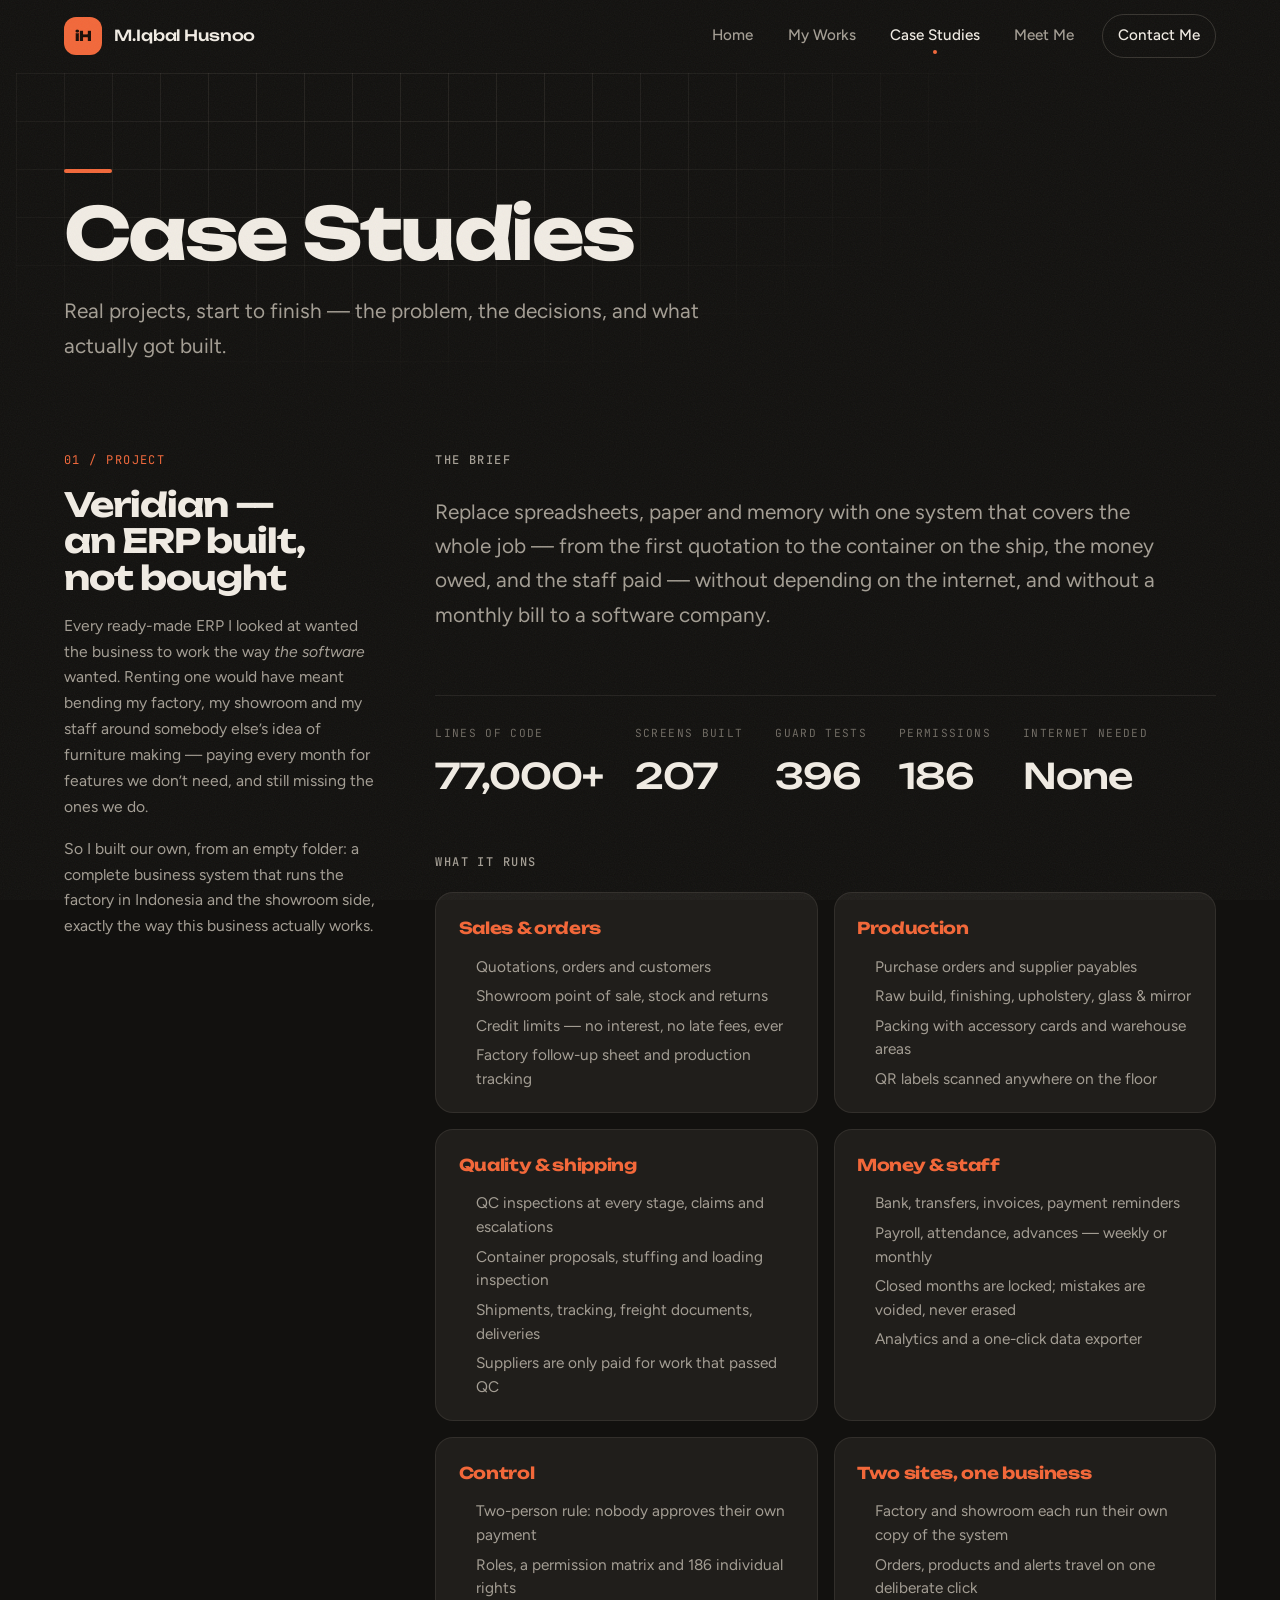
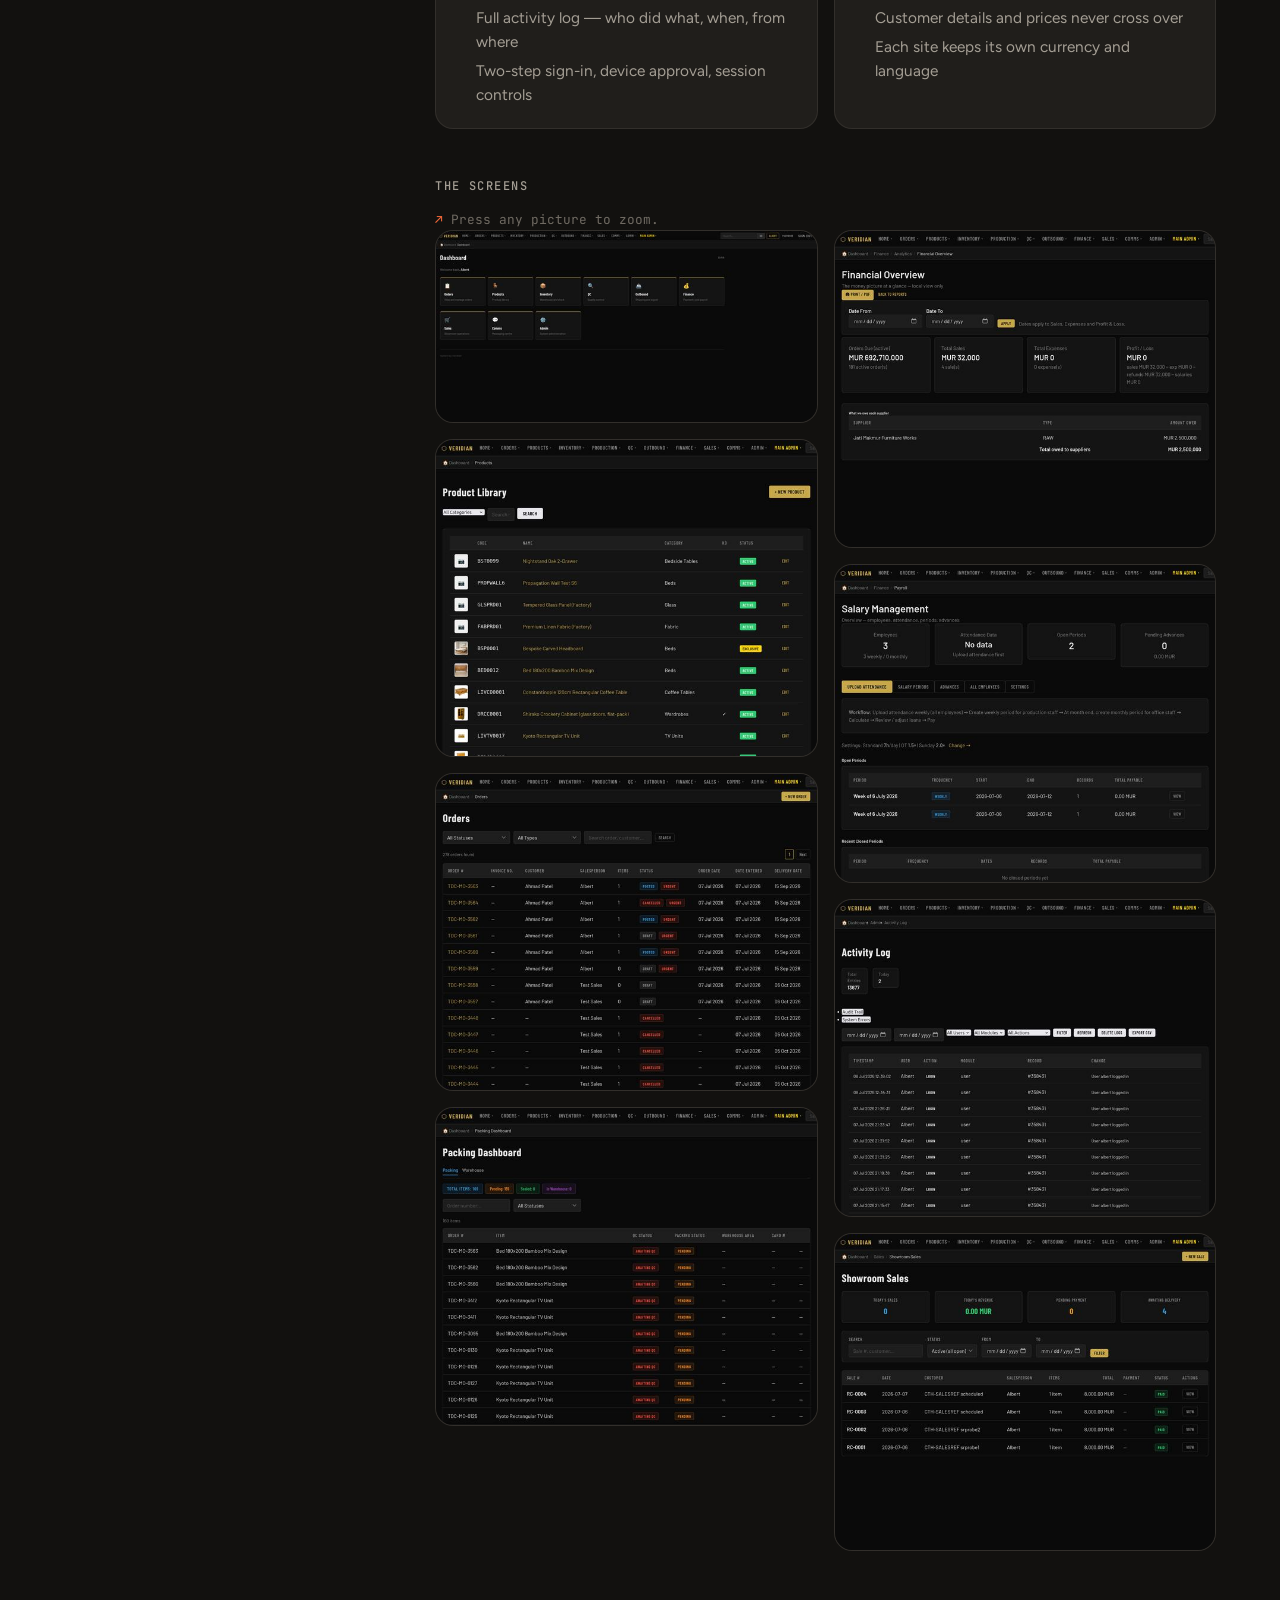
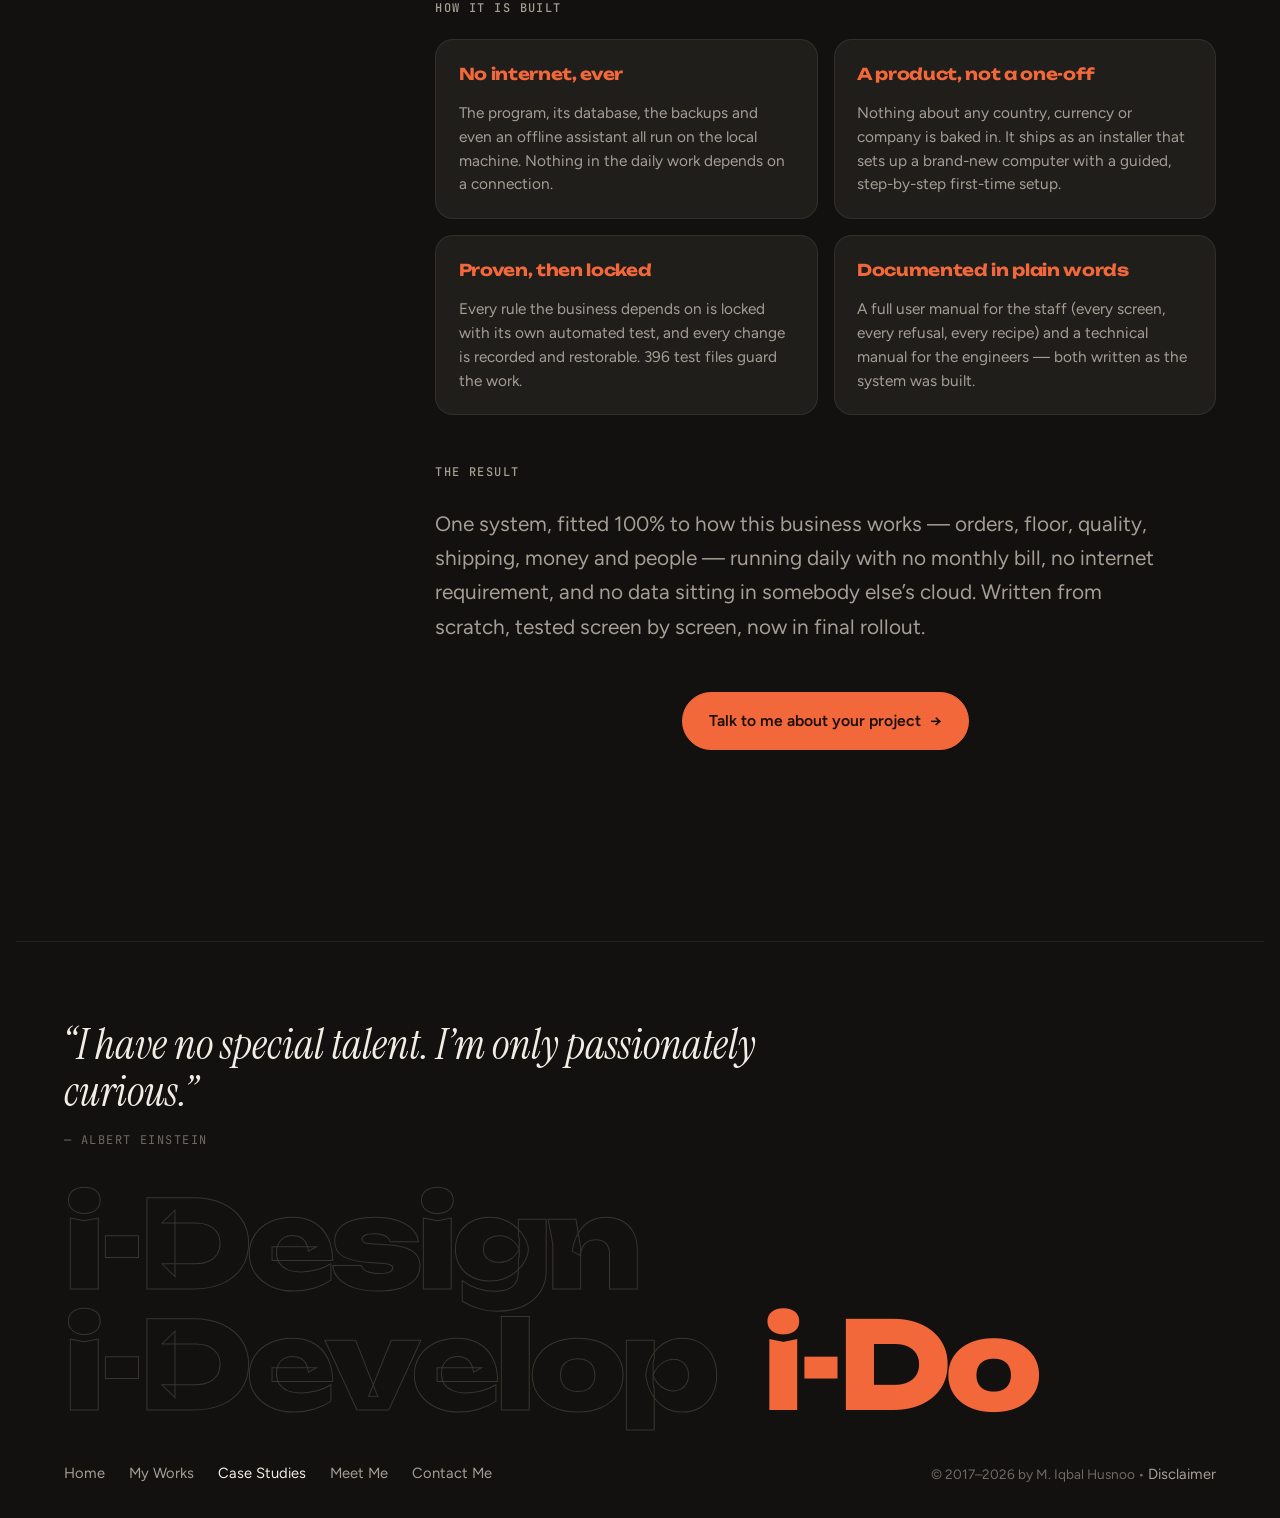
==== commit 5b1d9c10: "Replace Jepara references with Indonesia" ====
--- a/case-studies/index.html
+++ b/case-studies/index.html
@@ -49,7 +49,7 @@
         <header class="work__intro">
           <h2 id="veridian-title">Veridian &mdash; an ERP built, not bought</h2>
           <p>Every ready-made ERP I looked at wanted the business to work the way <em>the software</em> wanted. Renting one would have meant bending my factory, my showroom and my staff around somebody else&rsquo;s idea of furniture making &mdash; paying every month for features we don&rsquo;t need, and still missing the ones we do.</p>
-          <p>So I built our own, from an empty folder: a complete business system that runs the factory in Jepara and the showroom side, exactly the way this business actually works.</p>
+          <p>So I built our own, from an empty folder: a complete business system that runs the factory in Indonesia and the showroom side, exactly the way this business actually works.</p>
         </header>
         <div>
           <p class="label">The brief</p>
@@ -206,6 +206,5 @@
     </footer>
 
     <script src="/script.js" defer></script>
-  <script async src="/.netlify/scripts/ar" data-netlify-deploy-id="6aeda1de64c3be196e631531" data-netlify-site-id="eb80ddab-bd80-4e08-9656-230af364bd18" data-agent-runner-id="6aed9f46a1a88d7fdc7c8394"></script>
 </body>
 </html>
--- a/styles.css
+++ b/styles.css
@@ -1093,6 +1093,7 @@
 .meet__photos {
   display: grid;
   grid-template-columns: 1fr 1fr;
+  grid-template-rows: repeat(3, auto);
   gap: 1rem;
   align-self: start;
   position: sticky;
@@ -1104,12 +1105,23 @@
 }
 
 .portrait:first-child {
-  grid-row: span 2;
+  grid-row: 1 / -1;
 }
 
 .portrait:first-child img {
   height: 100%;
   object-fit: cover;
+  object-position: 55% 40%;
+}
+
+.portrait:first-child a {
+  height: 100%;
+}
+
+.portrait:not(:first-child) img {
+  height: clamp(160px, 20vh, 210px);
+  object-fit: cover;
+  object-position: 50% 25%;
 }
 
 .meet__story h2 {
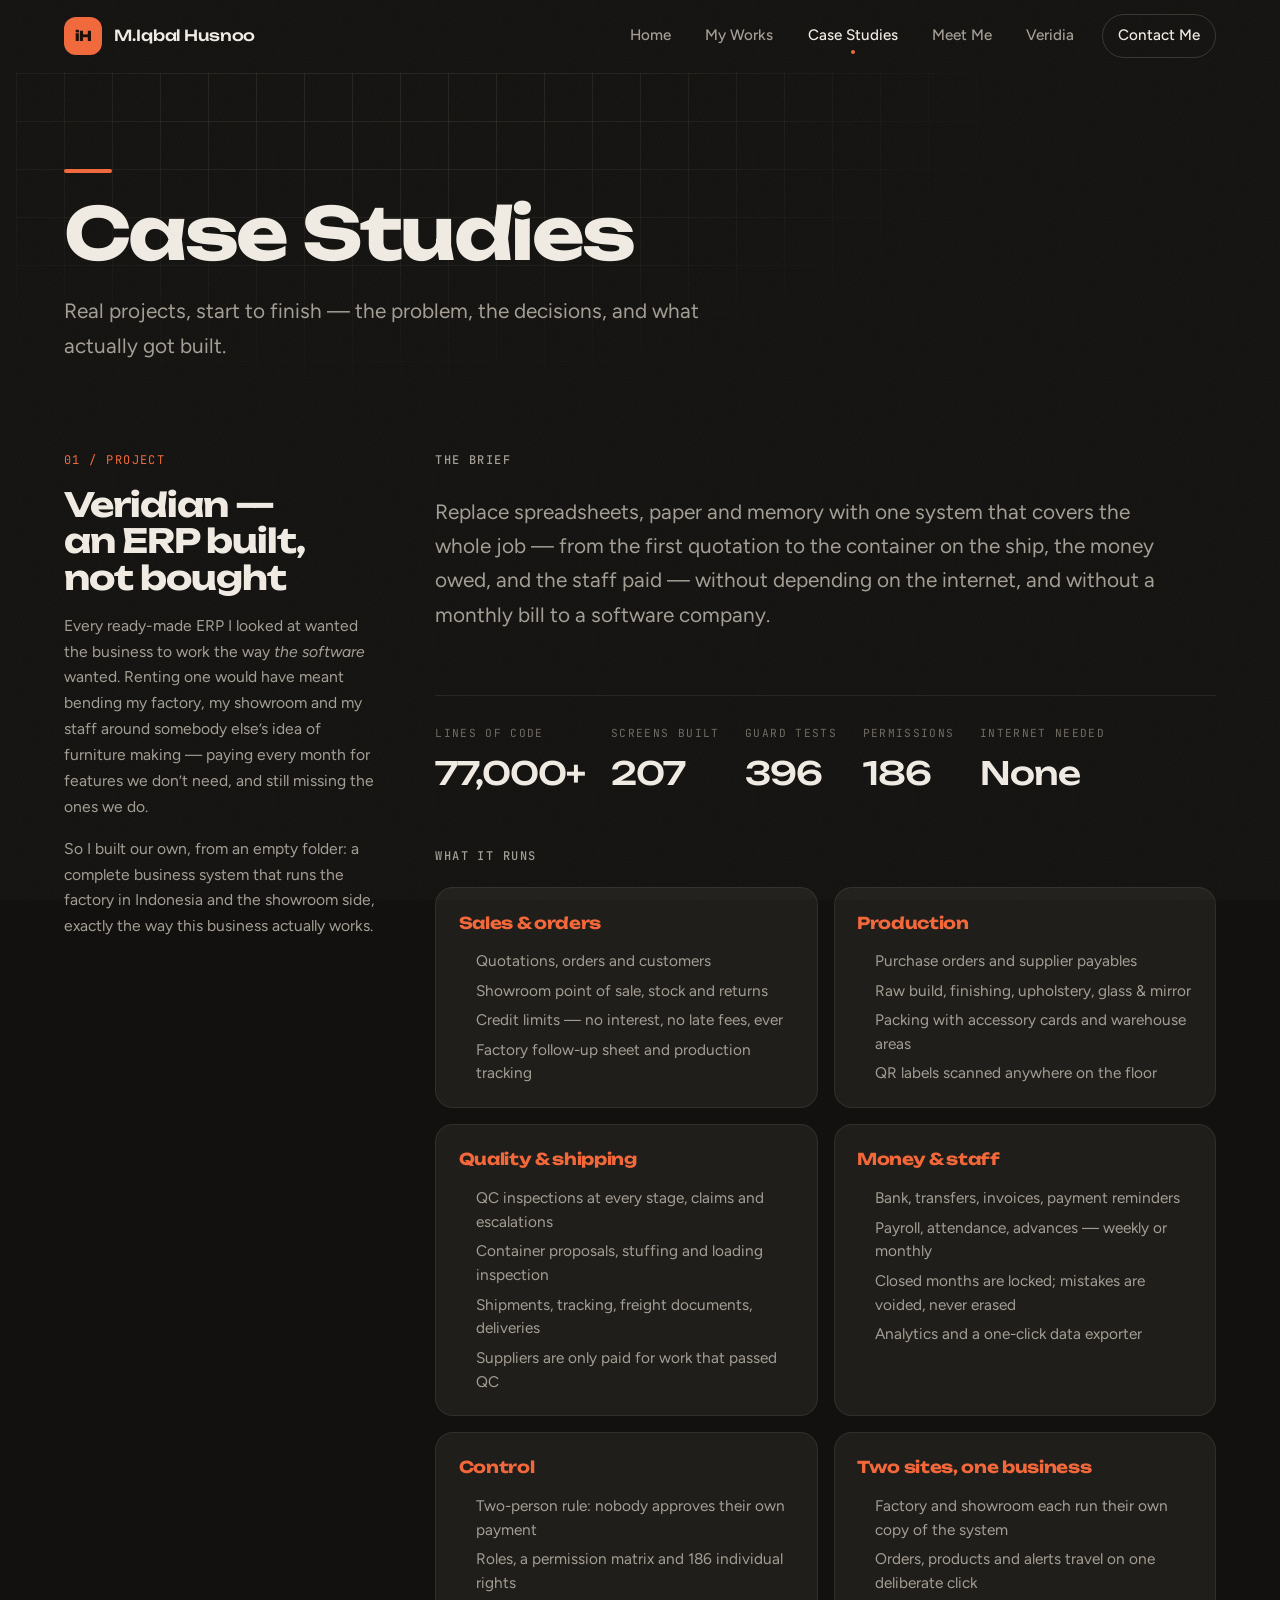
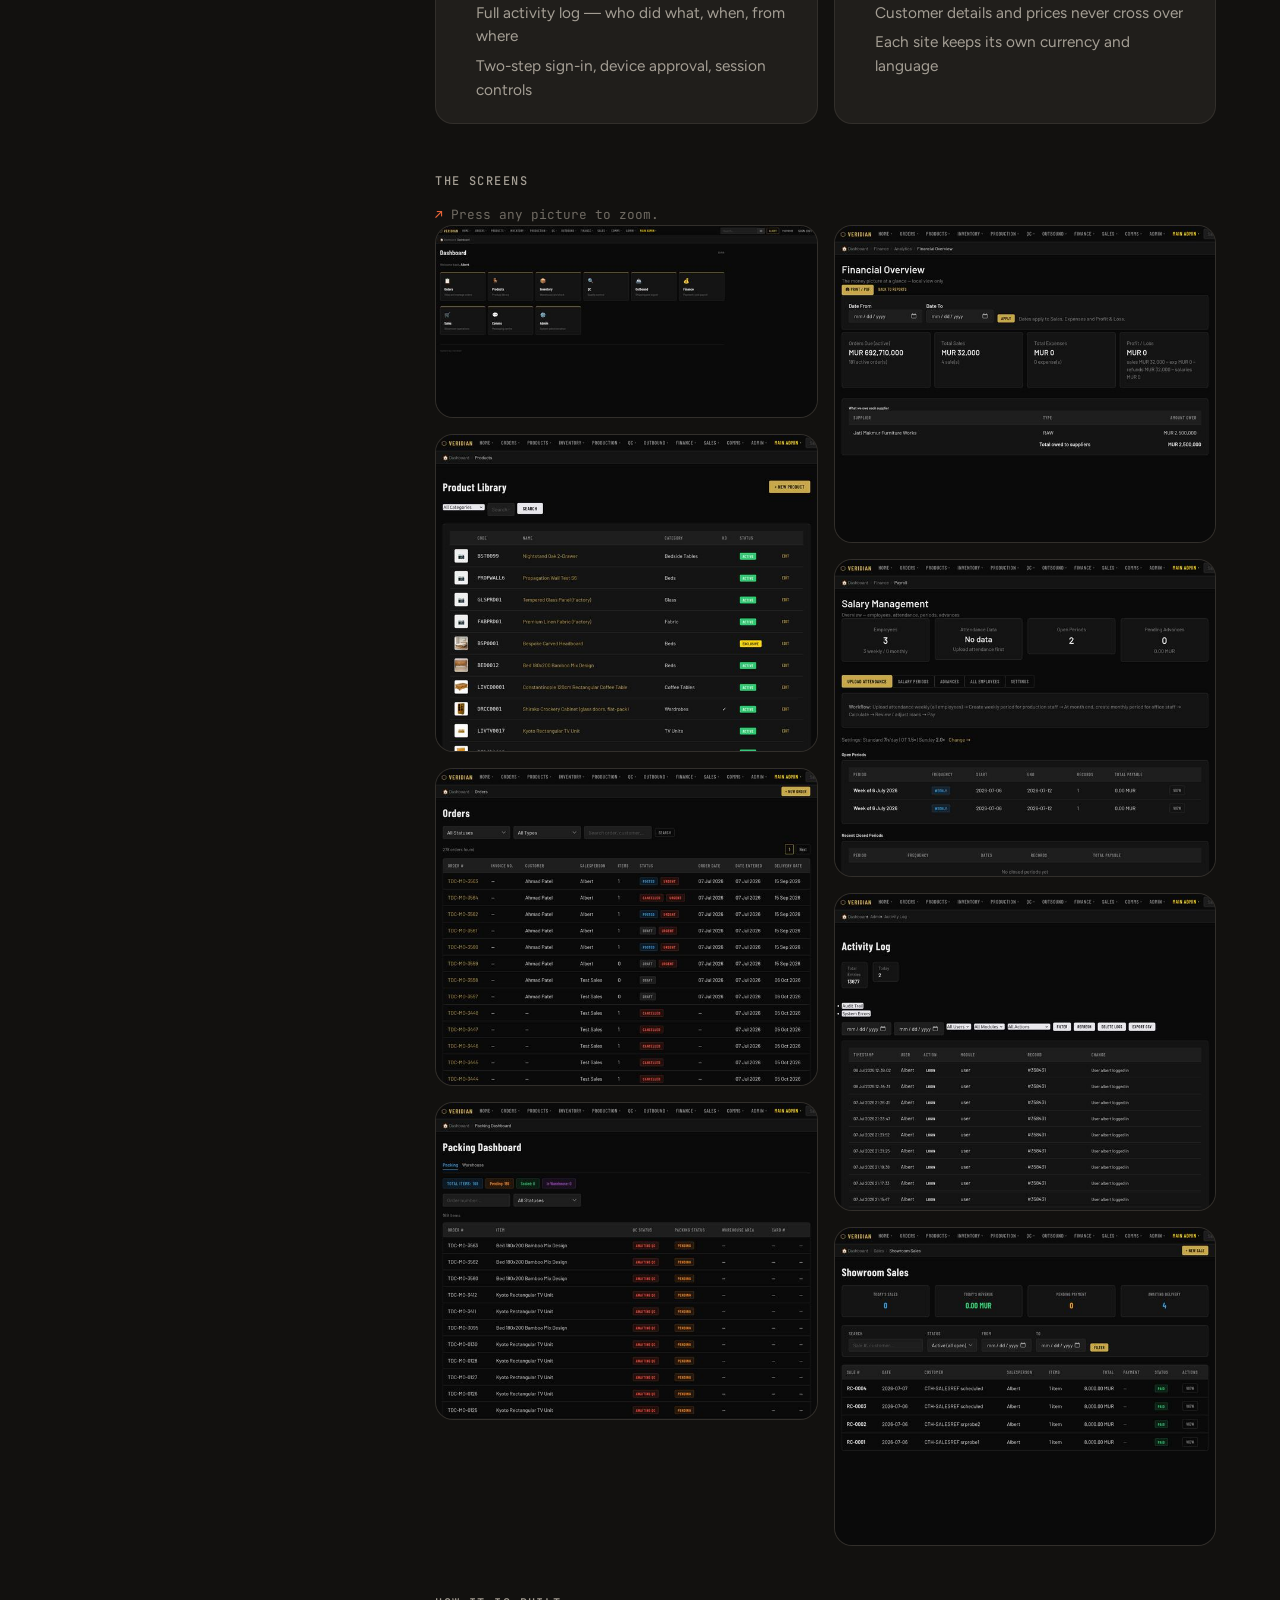
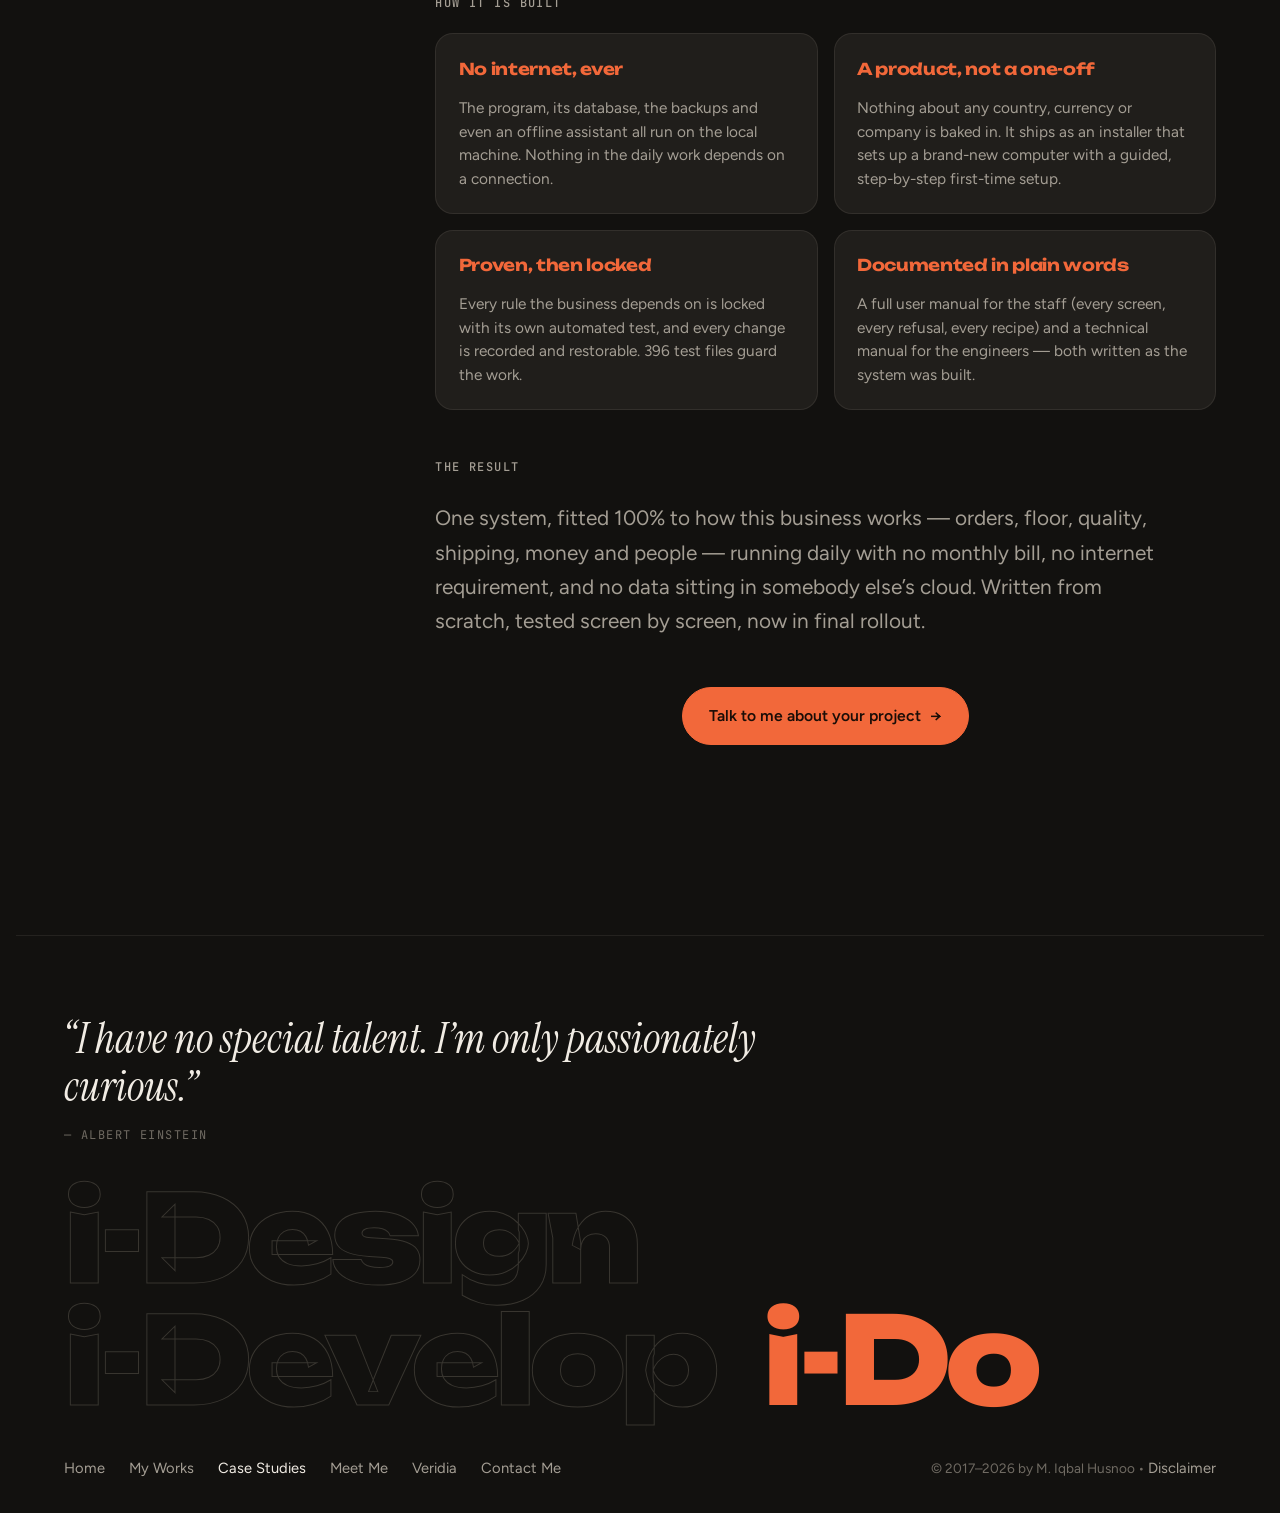
==== commit f0ae4c37: "Add Veridia to site nav on all pages; update hero eyebrow" ====
--- a/case-studies/index.html
+++ b/case-studies/index.html
@@ -35,6 +35,7 @@
             <li><a href="/my-works/">My Works</a></li>
             <li><a href="/case-studies/" aria-current="page">Case Studies</a></li>
             <li><a href="/meet-me/">Meet Me</a></li>
+            <li><a href="/veridia/">Veridia</a></li>
             <li><a href="/contact-me/" class="nav-cta">Contact Me</a></li>
           </ul>
         </nav>
@@ -199,6 +200,7 @@
           <li><a href="/my-works/">My Works</a></li>
           <li><a href="/case-studies/" aria-current="page">Case Studies</a></li>
           <li><a href="/meet-me/">Meet Me</a></li>
+          <li><a href="/veridia/">Veridia</a></li>
           <li><a href="/contact-me/">Contact Me</a></li>
         </ul>
       </nav>
--- a/styles.css
+++ b/styles.css
@@ -1045,6 +1045,10 @@
   color: var(--accent);
 }
 
+.work__intro--novel::before {
+  content: counter(work, decimal-leading-zero) ' / Novel';
+}
+
 .work__intro h2 {
   font-family: var(--font-display);
   font-size: clamp(1.5rem, 2.6vw, 2.1rem);
@@ -1645,7 +1649,11 @@
 
 .facts {
   max-width: none;
-  gap: clamp(1.25rem, 2.5vw, 2.25rem);
+  gap: clamp(1.25rem, 2vw, 2rem);
+}
+
+.facts dd {
+  font-size: clamp(1.5rem, 2.6vw, 2rem);
 }
 
 .facts dd {
